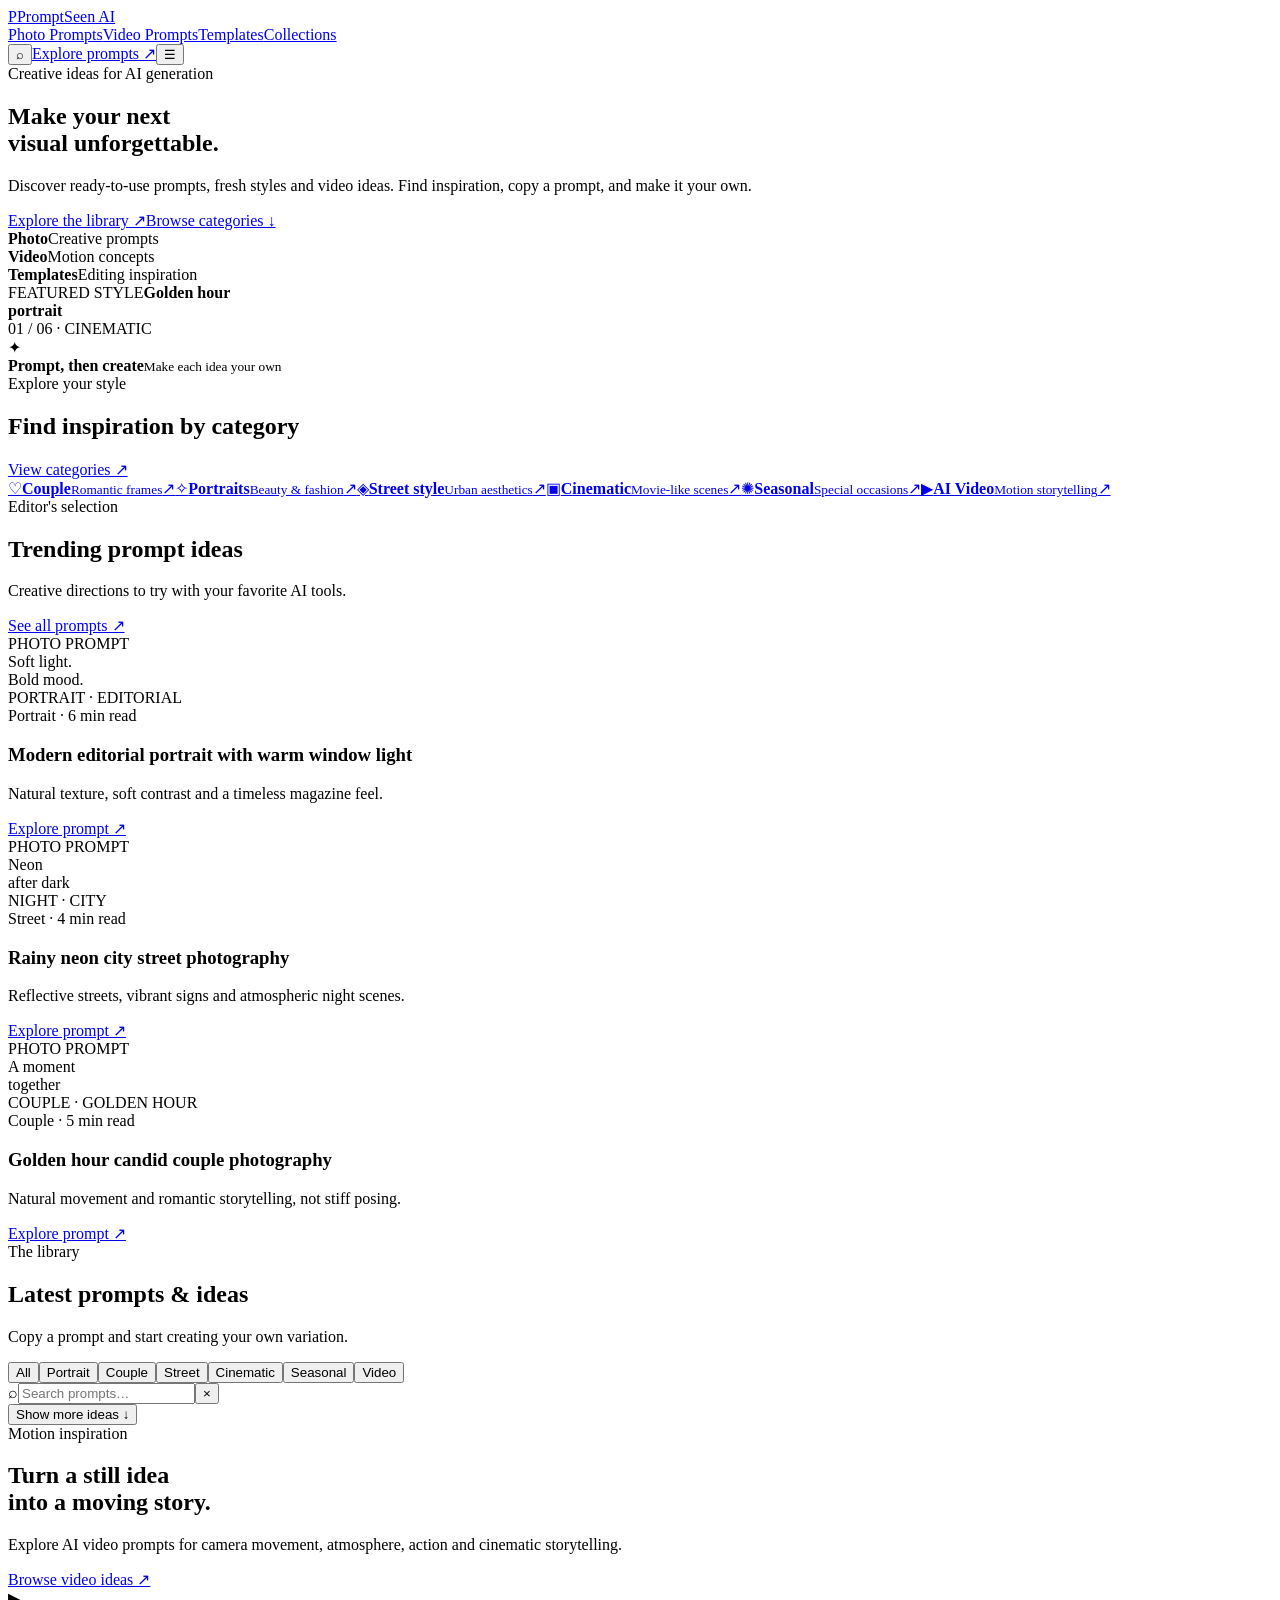
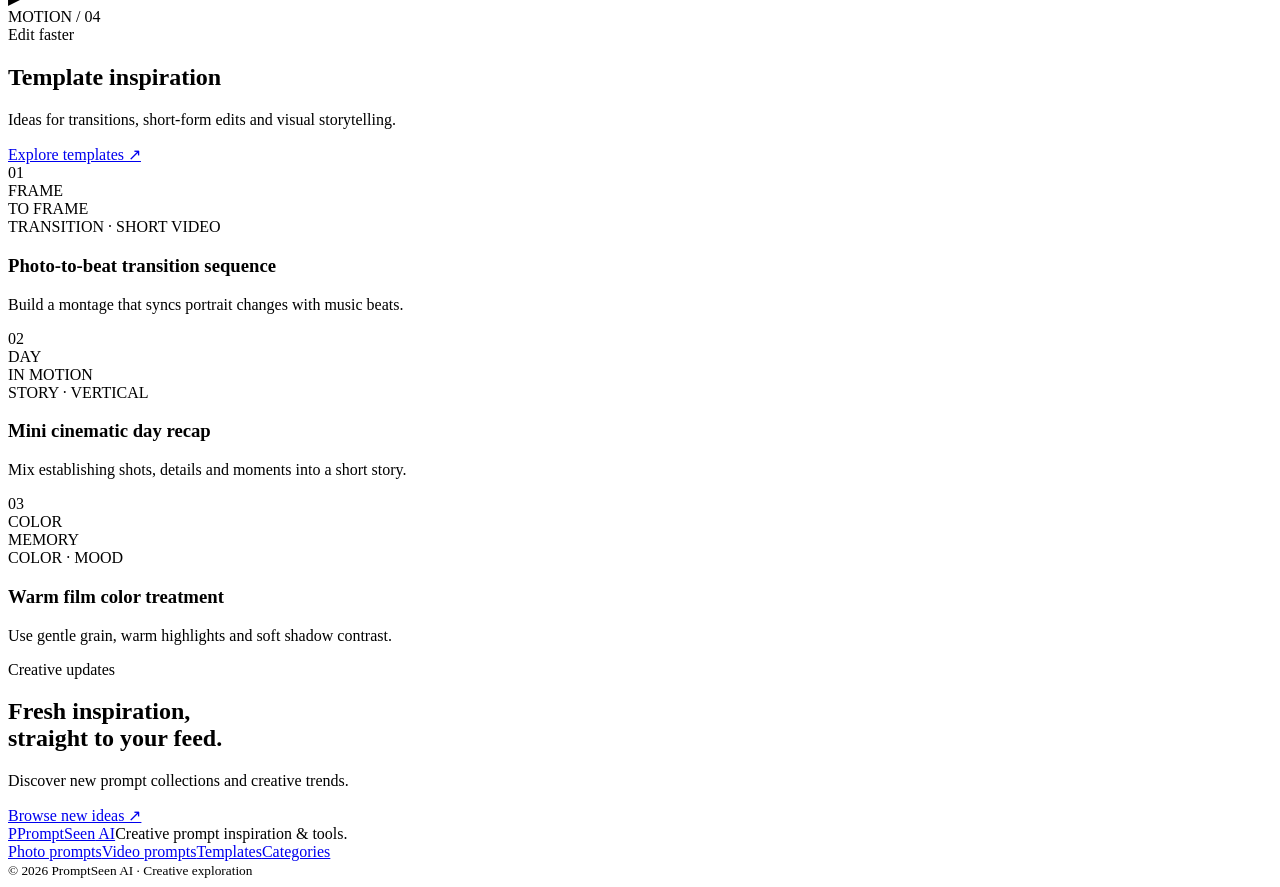
==== index.html @ ee778a24 "Build PromptSeen AI homepage layout" ====
<!doctype html>
<html lang="en"><head><meta charset="utf-8"><meta name="viewport" content="width=device-width, initial-scale=1"><title>PromptSeen AI — AI Photo & Video Prompts</title><meta name="description" content="Discover creative AI photo prompts, cinematic video ideas and editing inspiration."><meta name="theme-color" content="#101014"><meta property="og:title" content="PromptSeen AI"><meta property="og:description" content="Explore AI photo prompts, video ideas and creative editing inspiration."><link rel="stylesheet" href="styles.css"></head><body>
<header class="site-header"><a class="brand" href="#"><span class="brand-mark">P</span><span>PromptSeen<span class="brand-ai"> AI</span></span></a><nav class="main-nav"><a href="#photo">Photo Prompts</a><a href="#video">Video Prompts</a><a href="#templates">Templates</a><a href="#collections">Collections</a></nav><div class="header-actions"><button class="icon-btn" id="searchToggle" aria-label="Search">⌕</button><a class="button button-dark" href="#latest">Explore prompts ↗</a><button class="menu-toggle" id="menuToggle" aria-label="Menu">☰</button></div></header>
<main><section class="hero"><div class="hero-copy"><div class="eyebrow"><i class="pulse"></i> Creative ideas for AI generation</div><h1>Make your next<br><span>visual unforgettable.</span></h1><p>Discover ready-to-use prompts, fresh styles and video ideas. Find inspiration, copy a prompt, and make it your own.</p><div class="hero-actions"><a class="button button-primary" href="#latest">Explore the library ↗</a><a class="text-link" href="#collections">Browse categories ↓</a></div><div class="hero-stats"><div><strong>Photo</strong><span>Creative prompts</span></div><div><strong>Video</strong><span>Motion concepts</span></div><div><strong>Templates</strong><span>Editing inspiration</span></div></div></div><div class="hero-art"><div class="art-label"><span>FEATURED STYLE</span><strong>Golden hour<br>portrait</strong></div><div class="hero-image"><div class="hero-silhouette"></div><div class="hero-image-caption">01 / 06 · CINEMATIC</div></div><div class="floating-note"><span class="note-icon">✦</span><div><strong>Prompt, then create</strong><small>Make each idea your own</small></div></div></div></section>
<section class="category-strip" id="collections"><div class="section-head compact"><div><div class="eyebrow">Explore your style</div><h2>Find inspiration by category</h2></div><a href="#latest" class="text-link">View categories ↗</a></div><div class="category-grid"><a class="category-card cat-couple" href="#latest" data-filter="Couple"><span class="cat-emoji">♡</span><span><strong>Couple</strong><small>Romantic frames</small></span><span class="cat-arrow">↗</span></a><a class="category-card cat-portrait" href="#latest" data-filter="Portrait"><span class="cat-emoji">✧</span><span><strong>Portraits</strong><small>Beauty & fashion</small></span><span class="cat-arrow">↗</span></a><a class="category-card cat-street" href="#latest" data-filter="Street"><span class="cat-emoji">◈</span><span><strong>Street style</strong><small>Urban aesthetics</small></span><span class="cat-arrow">↗</span></a><a class="category-card cat-cinema" href="#latest" data-filter="Cinematic"><span class="cat-emoji">▣</span><span><strong>Cinematic</strong><small>Movie-like scenes</small></span><span class="cat-arrow">↗</span></a><a class="category-card cat-season" href="#latest" data-filter="Seasonal"><span class="cat-emoji">✺</span><span><strong>Seasonal</strong><small>Special occasions</small></span><span class="cat-arrow">↗</span></a><a class="category-card cat-video" href="#video" data-filter="Video"><span class="cat-emoji">▶</span><span><strong>AI Video</strong><small>Motion storytelling</small></span><span class="cat-arrow">↗</span></a></div></section>
<section class="featured-section" id="photo"><div class="section-head"><div><div class="eyebrow">Editor's selection</div><h2>Trending prompt ideas</h2><p>Creative directions to try with your favorite AI tools.</p></div><a class="text-link" href="#latest">See all prompts ↗</a></div><div class="featured-grid"><article class="feature-card feature-large"><div class="feature-visual visual-editorial"><span class="visual-tag">PHOTO PROMPT</span><div class="visual-title">Soft light.<br>Bold mood.</div><span class="visual-foot">PORTRAIT · EDITORIAL</span></div><div class="feature-content"><div class="meta">Portrait · 6 min read</div><h3>Modern editorial portrait with warm window light</h3><p>Natural texture, soft contrast and a timeless magazine feel.</p><a href="#latest" class="text-link">Explore prompt ↗</a></div></article><article class="feature-card"><div class="feature-visual visual-neon"><span class="visual-tag">PHOTO PROMPT</span><div class="visual-title">Neon<br>after dark</div><span class="visual-foot">NIGHT · CITY</span></div><div class="feature-content"><div class="meta">Street · 4 min read</div><h3>Rainy neon city street photography</h3><p>Reflective streets, vibrant signs and atmospheric night scenes.</p><a href="#latest" class="text-link">Explore prompt ↗</a></div></article><article class="feature-card"><div class="feature-visual visual-romance"><span class="visual-tag">PHOTO PROMPT</span><div class="visual-title">A moment<br>together</div><span class="visual-foot">COUPLE · GOLDEN HOUR</span></div><div class="feature-content"><div class="meta">Couple · 5 min read</div><h3>Golden hour candid couple photography</h3><p>Natural movement and romantic storytelling, not stiff posing.</p><a href="#latest" class="text-link">Explore prompt ↗</a></div></article></div></section>
<section class="latest-section" id="latest"><div class="section-head"><div><div class="eyebrow">The library</div><h2>Latest prompts & ideas</h2><p>Copy a prompt and start creating your own variation.</p></div></div><div class="filter-row"><div class="filters" id="filters"><button class="filter active" data-filter="All">All</button><button class="filter" data-filter="Portrait">Portrait</button><button class="filter" data-filter="Couple">Couple</button><button class="filter" data-filter="Street">Street</button><button class="filter" data-filter="Cinematic">Cinematic</button><button class="filter" data-filter="Seasonal">Seasonal</button><button class="filter" data-filter="Video">Video</button></div><div class="search-box"><span>⌕</span><input id="searchInput" placeholder="Search prompts…" aria-label="Search prompts"><button id="clearSearch" aria-label="Clear">×</button></div></div><div class="prompt-grid" id="promptGrid"></div><div class="load-more-wrap"><button class="button button-outline" id="loadMore">Show more ideas ↓</button></div></section>
<section class="video-section" id="video"><div class="video-banner"><div class="video-text"><div class="eyebrow">Motion inspiration</div><h2>Turn a still idea<br>into a moving story.</h2><p>Explore AI video prompts for camera movement, atmosphere, action and cinematic storytelling.</p><a class="button button-primary" href="#latest" data-filter-link="Video">Browse video ideas ↗</a></div><div class="video-art"><div class="video-orb orb-one"></div><div class="video-orb orb-two"></div><div class="video-play">▶</div><div class="video-caption">MOTION / 04</div></div></div></section>
<section class="templates-section" id="templates"><div class="section-head"><div><div class="eyebrow">Edit faster</div><h2>Template inspiration</h2><p>Ideas for transitions, short-form edits and visual storytelling.</p></div><a class="text-link" href="#latest">Explore templates ↗</a></div><div class="template-grid"><article class="template-card"><div class="template-visual template-a"><span>01</span><div>FRAME<br>TO FRAME</div></div><div><span class="meta">TRANSITION · SHORT VIDEO</span><h3>Photo-to-beat transition sequence</h3><p>Build a montage that syncs portrait changes with music beats.</p></div></article><article class="template-card"><div class="template-visual template-b"><span>02</span><div>DAY<br>IN MOTION</div></div><div><span class="meta">STORY · VERTICAL</span><h3>Mini cinematic day recap</h3><p>Mix establishing shots, details and moments into a short story.</p></div></article><article class="template-card"><div class="template-visual template-c"><span>03</span><div>COLOR<br>MEMORY</div></div><div><span class="meta">COLOR · MOOD</span><h3>Warm film color treatment</h3><p>Use gentle grain, warm highlights and soft shadow contrast.</p></div></article></div></section>
<section class="newsletter"><div><div class="eyebrow">Creative updates</div><h2>Fresh inspiration,<br>straight to your feed.</h2><p>Discover new prompt collections and creative trends.</p></div><a href="#latest" class="button button-primary">Browse new ideas ↗</a></section></main>
<footer class="footer"><a class="brand" href="#"><span class="brand-mark">P</span><span>PromptSeen<span class="brand-ai"> AI</span></span></a><span>Creative prompt inspiration & tools.</span><nav><a href="#photo">Photo prompts</a><a href="#video">Video prompts</a><a href="#templates">Templates</a><a href="#collections">Categories</a></nav><small>© 2026 PromptSeen AI · Creative exploration</small></footer><script src="app.js"></script></body></html>
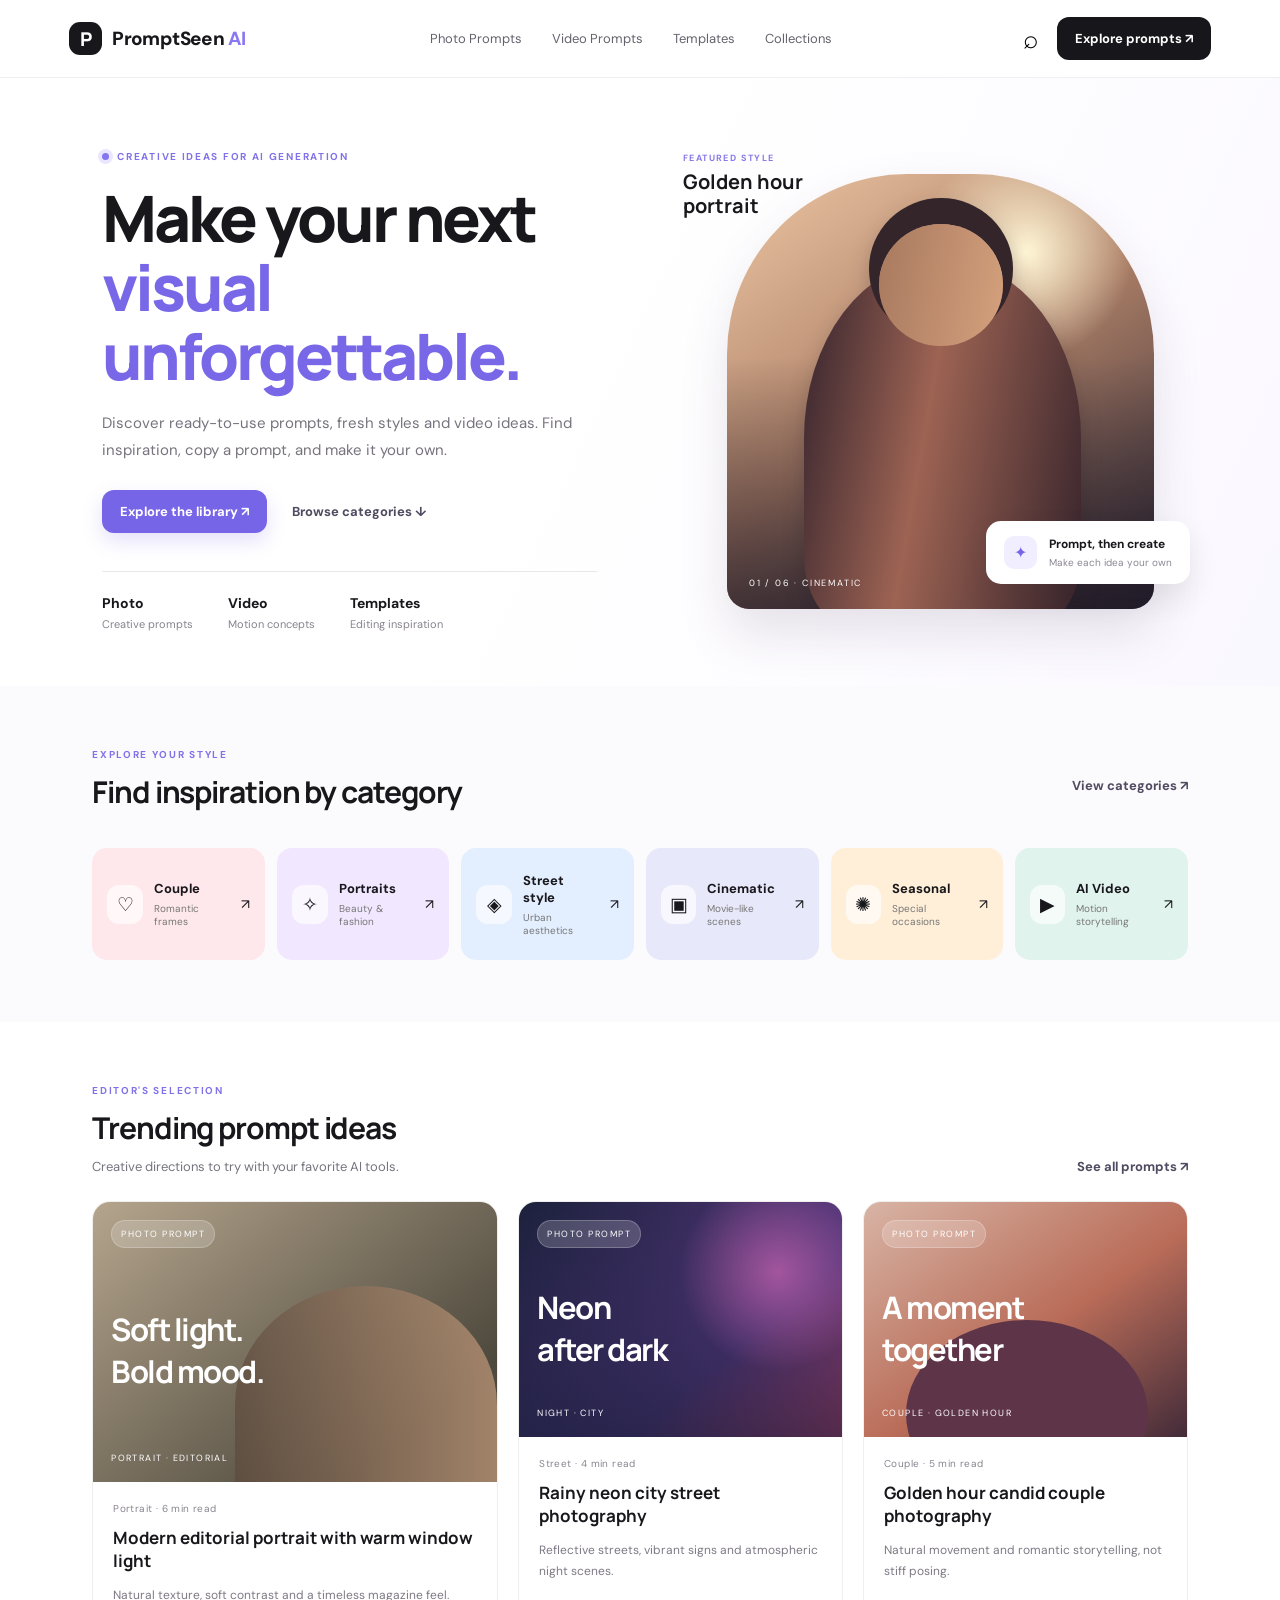
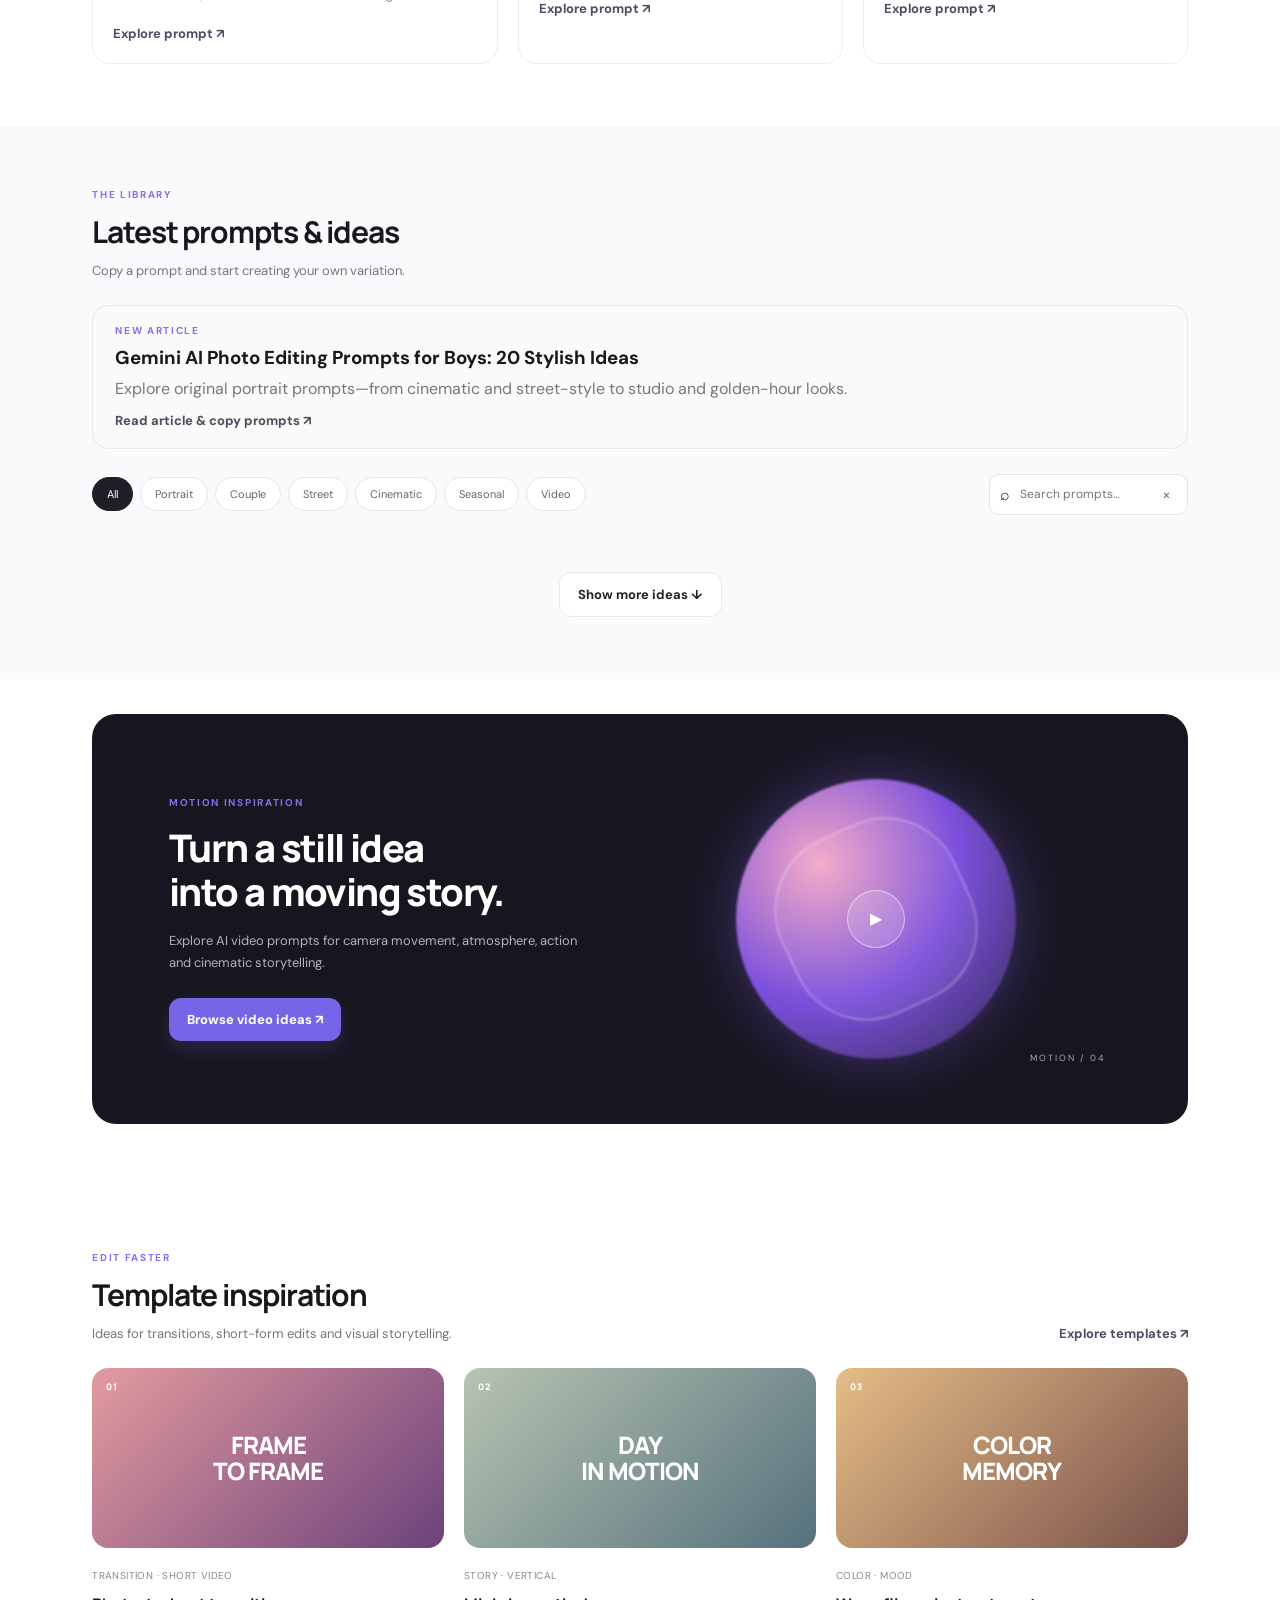
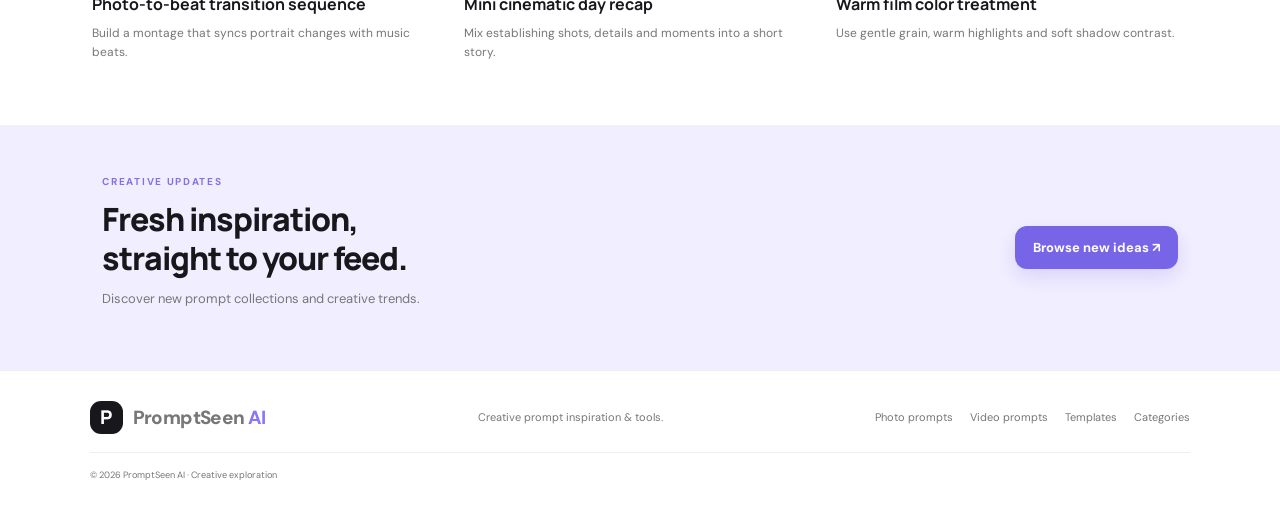
==== commit 19a13bb4: "Feature new boys photo prompts SEO article on homepage" ====
--- a/index.html
+++ b/index.html
@@ -4,7 +4,7 @@
 <main><section class="hero"><div class="hero-copy"><div class="eyebrow"><i class="pulse"></i> Creative ideas for AI generation</div><h1>Make your next<br><span>visual unforgettable.</span></h1><p>Discover ready-to-use prompts, fresh styles and video ideas. Find inspiration, copy a prompt, and make it your own.</p><div class="hero-actions"><a class="button button-primary" href="#latest">Explore the library ↗</a><a class="text-link" href="#collections">Browse categories ↓</a></div><div class="hero-stats"><div><strong>Photo</strong><span>Creative prompts</span></div><div><strong>Video</strong><span>Motion concepts</span></div><div><strong>Templates</strong><span>Editing inspiration</span></div></div></div><div class="hero-art"><div class="art-label"><span>FEATURED STYLE</span><strong>Golden hour<br>portrait</strong></div><div class="hero-image"><div class="hero-silhouette"></div><div class="hero-image-caption">01 / 06 · CINEMATIC</div></div><div class="floating-note"><span class="note-icon">✦</span><div><strong>Prompt, then create</strong><small>Make each idea your own</small></div></div></div></section>
 <section class="category-strip" id="collections"><div class="section-head compact"><div><div class="eyebrow">Explore your style</div><h2>Find inspiration by category</h2></div><a href="#latest" class="text-link">View categories ↗</a></div><div class="category-grid"><a class="category-card cat-couple" href="#latest" data-filter="Couple"><span class="cat-emoji">♡</span><span><strong>Couple</strong><small>Romantic frames</small></span><span class="cat-arrow">↗</span></a><a class="category-card cat-portrait" href="#latest" data-filter="Portrait"><span class="cat-emoji">✧</span><span><strong>Portraits</strong><small>Beauty & fashion</small></span><span class="cat-arrow">↗</span></a><a class="category-card cat-street" href="#latest" data-filter="Street"><span class="cat-emoji">◈</span><span><strong>Street style</strong><small>Urban aesthetics</small></span><span class="cat-arrow">↗</span></a><a class="category-card cat-cinema" href="#latest" data-filter="Cinematic"><span class="cat-emoji">▣</span><span><strong>Cinematic</strong><small>Movie-like scenes</small></span><span class="cat-arrow">↗</span></a><a class="category-card cat-season" href="#latest" data-filter="Seasonal"><span class="cat-emoji">✺</span><span><strong>Seasonal</strong><small>Special occasions</small></span><span class="cat-arrow">↗</span></a><a class="category-card cat-video" href="#video" data-filter="Video"><span class="cat-emoji">▶</span><span><strong>AI Video</strong><small>Motion storytelling</small></span><span class="cat-arrow">↗</span></a></div></section>
 <section class="featured-section" id="photo"><div class="section-head"><div><div class="eyebrow">Editor's selection</div><h2>Trending prompt ideas</h2><p>Creative directions to try with your favorite AI tools.</p></div><a class="text-link" href="#latest">See all prompts ↗</a></div><div class="featured-grid"><article class="feature-card feature-large"><div class="feature-visual visual-editorial"><span class="visual-tag">PHOTO PROMPT</span><div class="visual-title">Soft light.<br>Bold mood.</div><span class="visual-foot">PORTRAIT · EDITORIAL</span></div><div class="feature-content"><div class="meta">Portrait · 6 min read</div><h3>Modern editorial portrait with warm window light</h3><p>Natural texture, soft contrast and a timeless magazine feel.</p><a href="#latest" class="text-link">Explore prompt ↗</a></div></article><article class="feature-card"><div class="feature-visual visual-neon"><span class="visual-tag">PHOTO PROMPT</span><div class="visual-title">Neon<br>after dark</div><span class="visual-foot">NIGHT · CITY</span></div><div class="feature-content"><div class="meta">Street · 4 min read</div><h3>Rainy neon city street photography</h3><p>Reflective streets, vibrant signs and atmospheric night scenes.</p><a href="#latest" class="text-link">Explore prompt ↗</a></div></article><article class="feature-card"><div class="feature-visual visual-romance"><span class="visual-tag">PHOTO PROMPT</span><div class="visual-title">A moment<br>together</div><span class="visual-foot">COUPLE · GOLDEN HOUR</span></div><div class="feature-content"><div class="meta">Couple · 5 min read</div><h3>Golden hour candid couple photography</h3><p>Natural movement and romantic storytelling, not stiff posing.</p><a href="#latest" class="text-link">Explore prompt ↗</a></div></article></div></section>
-<section class="latest-section" id="latest"><div class="section-head"><div><div class="eyebrow">The library</div><h2>Latest prompts & ideas</h2><p>Copy a prompt and start creating your own variation.</p></div></div><div class="filter-row"><div class="filters" id="filters"><button class="filter active" data-filter="All">All</button><button class="filter" data-filter="Portrait">Portrait</button><button class="filter" data-filter="Couple">Couple</button><button class="filter" data-filter="Street">Street</button><button class="filter" data-filter="Cinematic">Cinematic</button><button class="filter" data-filter="Seasonal">Seasonal</button><button class="filter" data-filter="Video">Video</button></div><div class="search-box"><span>⌕</span><input id="searchInput" placeholder="Search prompts…" aria-label="Search prompts"><button id="clearSearch" aria-label="Clear">×</button></div></div><div class="prompt-grid" id="promptGrid"></div><div class="load-more-wrap"><button class="button button-outline" id="loadMore">Show more ideas ↓</button></div></section>
+<section class="latest-section" id="latest"><div class="section-head"><div><div class="eyebrow">The library</div><h2>Latest prompts & ideas</h2><p>Copy a prompt and start creating your own variation.</p></div></div><div class="article-feature-link" style="margin:0 0 24px;padding:18px 22px;border:1px solid #e9e7eb;border-radius:16px;background:#fbfaf9"><div class="eyebrow">NEW ARTICLE</div><h3 style="margin:8px 0">Gemini AI Photo Editing Prompts for Boys: 20 Stylish Ideas</h3><p style="margin:0 0 10px;color:#777">Explore original portrait prompts—from cinematic and street-style to studio and golden-hour looks.</p><a class="text-link" href="articles/gemini-ai-photo-editing-prompts-for-boys.html">Read article & copy prompts ↗</a></div><div class="filter-row"><div class="filters" id="filters"><button class="filter active" data-filter="All">All</button><button class="filter" data-filter="Portrait">Portrait</button><button class="filter" data-filter="Couple">Couple</button><button class="filter" data-filter="Street">Street</button><button class="filter" data-filter="Cinematic">Cinematic</button><button class="filter" data-filter="Seasonal">Seasonal</button><button class="filter" data-filter="Video">Video</button></div><div class="search-box"><span>⌕</span><input id="searchInput" placeholder="Search prompts…" aria-label="Search prompts"><button id="clearSearch" aria-label="Clear">×</button></div></div><div class="prompt-grid" id="promptGrid"></div><div class="load-more-wrap"><button class="button button-outline" id="loadMore">Show more ideas ↓</button></div></section>
 <section class="video-section" id="video"><div class="video-banner"><div class="video-text"><div class="eyebrow">Motion inspiration</div><h2>Turn a still idea<br>into a moving story.</h2><p>Explore AI video prompts for camera movement, atmosphere, action and cinematic storytelling.</p><a class="button button-primary" href="#latest" data-filter-link="Video">Browse video ideas ↗</a></div><div class="video-art"><div class="video-orb orb-one"></div><div class="video-orb orb-two"></div><div class="video-play">▶</div><div class="video-caption">MOTION / 04</div></div></div></section>
 <section class="templates-section" id="templates"><div class="section-head"><div><div class="eyebrow">Edit faster</div><h2>Template inspiration</h2><p>Ideas for transitions, short-form edits and visual storytelling.</p></div><a class="text-link" href="#latest">Explore templates ↗</a></div><div class="template-grid"><article class="template-card"><div class="template-visual template-a"><span>01</span><div>FRAME<br>TO FRAME</div></div><div><span class="meta">TRANSITION · SHORT VIDEO</span><h3>Photo-to-beat transition sequence</h3><p>Build a montage that syncs portrait changes with music beats.</p></div></article><article class="template-card"><div class="template-visual template-b"><span>02</span><div>DAY<br>IN MOTION</div></div><div><span class="meta">STORY · VERTICAL</span><h3>Mini cinematic day recap</h3><p>Mix establishing shots, details and moments into a short story.</p></div></article><article class="template-card"><div class="template-visual template-c"><span>03</span><div>COLOR<br>MEMORY</div></div><div><span class="meta">COLOR · MOOD</span><h3>Warm film color treatment</h3><p>Use gentle grain, warm highlights and soft shadow contrast.</p></div></article></div></section>
 <section class="newsletter"><div><div class="eyebrow">Creative updates</div><h2>Fresh inspiration,<br>straight to your feed.</h2><p>Discover new prompt collections and creative trends.</p></div><a href="#latest" class="button button-primary">Browse new ideas ↗</a></section></main>
--- a/styles.css
+++ b/styles.css
@@ -0,0 +1,5 @@
+@import url('https://fonts.googleapis.com/css2?family=DM+Sans:wght@400;500;600;700&family=Manrope:wght@400;500;600;700;800&display=swap');
+:root{--ink:#18171c;--muted:#77747f;--line:#e9e7eb;--paper:#fbfaf9;--violet:#7564e8;--purple:#d9d2ff;--radius:20px}*{box-sizing:border-box}html{scroll-behavior:smooth}body{margin:0;background:#fff;color:var(--ink);font-family:'DM Sans',sans-serif}a{color:inherit;text-decoration:none}button,input{font:inherit}.site-header{height:78px;padding:0 5.4%;display:flex;align-items:center;justify-content:space-between;border-bottom:1px solid #f0eef1;position:sticky;top:0;background:#ffffffed;backdrop-filter:blur(16px);z-index:20}.brand{display:flex;align-items:center;gap:10px;font-weight:800;font-size:19px;letter-spacing:-.6px}.brand-mark{display:grid;place-items:center;width:33px;height:33px;background:#18171c;color:white;border-radius:11px;font-family:Manrope;font-weight:800}.brand-ai{color:#8978f4}.main-nav{display:flex;gap:30px;font-size:13px;color:#65626d}.main-nav a:hover,.footer nav a:hover{color:var(--violet)}.header-actions{display:flex;gap:12px;align-items:center}.button{display:inline-flex;align-items:center;justify-content:center;gap:10px;border:0;border-radius:12px;padding:13px 18px;font-weight:700;font-size:13px;cursor:pointer;transition:.2s}.button-primary{background:#7765e8;color:white;box-shadow:0 8px 20px #7765e833}.button-primary:hover{background:#6554d6;transform:translateY(-1px)}.button-dark{background:#17161b;color:white}.button-outline{background:#fff;border:1px solid var(--line);color:#222}.icon-btn,.menu-toggle{background:none;border:0;font-size:26px;cursor:pointer}.menu-toggle{display:none}.hero{padding:72px 8% 55px;display:grid;grid-template-columns:1fr 1fr;gap:8%;align-items:center;background:linear-gradient(115deg,#fff 45%,#faf8ff)}.hero-copy{max-width:590px}.eyebrow{text-transform:uppercase;letter-spacing:1.7px;font-size:10px;font-weight:700;color:#8272e9;display:flex;align-items:center;gap:8px}.pulse{width:7px;height:7px;border-radius:50%;background:#8575ef;box-shadow:0 0 0 4px #eae6ff}.hero h1{font:800 clamp(42px,5vw,67px)/1.08 Manrope,sans-serif;letter-spacing:-3px;margin:20px 0}.hero h1 span{color:#7868e8}.hero-copy>p{max-width:490px;color:#77737e;line-height:1.8;font-size:15px}.hero-actions{display:flex;align-items:center;gap:25px;margin:26px 0 38px}.text-link{font-size:13px;font-weight:700;color:#514b61}.text-link:hover{color:var(--violet)}.hero-stats{display:flex;gap:35px;padding-top:22px;border-top:1px solid var(--line)}.hero-stats div{display:flex;flex-direction:column;gap:5px}.hero-stats strong{font-size:14px}.hero-stats span{font-size:11px;color:#88838d}.hero-art{position:relative;max-width:500px;margin:auto;width:100%;padding:22px 24px 20px 44px}.art-label{position:absolute;top:0;left:0;z-index:2;display:flex;flex-direction:column;gap:6px}.art-label span{font-size:9px;letter-spacing:1.4px;color:#8879e9;font-weight:700}.art-label strong{font:700 20px Manrope;line-height:1.2}.hero-image{height:435px;border-radius:180px 180px 22px 22px;overflow:hidden;position:relative;background:linear-gradient(145deg,#edc7a4,#ae8067 48%,#312a36);box-shadow:0 24px 50px #42324a21}.hero-image:before{content:'';position:absolute;inset:0;background:radial-gradient(circle at 70% 18%,#fff6d6 0,transparent 23%),linear-gradient(180deg,transparent 42%,#171322aa)}.hero-silhouette{position:absolute;width:65%;height:85%;bottom:-5%;left:18%;border-radius:48% 48% 20% 20%;background:linear-gradient(100deg,#32222c,#9d6353 44%,#35232b);filter:drop-shadow(0 10px 10px #21162140)}.hero-silhouette:before{content:'';position:absolute;width:45%;height:33%;border-radius:50%;background:linear-gradient(100deg,#a8795f,#d5a17d);top:-10%;left:27%;box-shadow:0 -16px 0 10px #34252b}.hero-image-caption{position:absolute;bottom:20px;left:22px;color:#fff;font-size:9px;letter-spacing:1.8px}.floating-note{position:absolute;bottom:45px;right:-12px;display:flex;gap:12px;align-items:center;background:#fff;padding:15px 18px;border-radius:15px;box-shadow:0 14px 30px #25202b19}.note-icon{width:33px;height:33px;display:grid;place-items:center;background:#f1eeff;border-radius:10px;color:#7666e7}.floating-note div{display:flex;flex-direction:column;gap:4px}.floating-note strong{font-size:12px}.floating-note small{font-size:10px;color:#8b8792}.category-strip,.featured-section,.latest-section,.templates-section{padding:62px 7.2%}.category-strip{background:#fbfafc}.section-head{display:flex;justify-content:space-between;align-items:end;margin-bottom:26px}.section-head h2{font:700 30px Manrope;letter-spacing:-1.1px;margin:10px 0}.section-head p{font-size:13px;color:var(--muted);margin:0}.section-head.compact{align-items:center}.category-grid{display:grid;grid-template-columns:repeat(6,1fr);gap:12px}.category-card{padding:18px 15px;min-height:112px;border-radius:15px;display:flex;align-items:center;gap:11px;transition:.2s}.category-card:hover{transform:translateY(-3px)}.cat-emoji{display:grid;place-items:center;width:39px;height:39px;background:#ffffffaa;border-radius:12px;font-size:19px}.category-card>span:nth-child(2){display:flex;flex-direction:column;gap:5px}.category-card strong{font-size:13px}.category-card small{font-size:10px;color:#777}.cat-arrow{margin-left:auto;font-size:14px}.cat-couple{background:#ffe8eb}.cat-portrait{background:#f1e8ff}.cat-street{background:#e3efff}.cat-cinema{background:#e7e8f9}.cat-season{background:#ffefd8}.cat-video{background:#e0f3ed}.featured-grid{display:grid;grid-template-columns:1.25fr 1fr 1fr;gap:20px}.feature-card{border:1px solid #eee;border-radius:18px;overflow:hidden;background:white}.feature-visual{height:235px;position:relative;overflow:hidden;padding:18px;display:flex;flex-direction:column;justify-content:space-between;color:white}.feature-large .feature-visual{height:280px}.visual-tag{font-size:9px;letter-spacing:1.5px;padding:7px 9px;background:#ffffff30;backdrop-filter:blur(6px);border:1px solid #ffffff3a;border-radius:20px;width:max-content}.visual-title{font:700 31px Manrope;letter-spacing:-1.5px}.visual-foot{font-size:9px;letter-spacing:1.4px}.visual-editorial{background:linear-gradient(140deg,#b5a58d,#4e493d 80%)}.visual-editorial:before{content:'';position:absolute;width:65%;height:85%;bottom:-15%;right:0;border-radius:50% 50% 0 0;background:linear-gradient(90deg,#5d4a3d,#c59c7c);opacity:.7}.visual-editorial>*{z-index:1}.visual-neon{background:linear-gradient(140deg,#1b213c,#5b3a83 65%,#d74b7b)}.visual-neon:before{content:'';position:absolute;inset:0;background:radial-gradient(circle at 80% 30%,#ff79cf80,transparent 32%),linear-gradient(0deg,#111a33aa,transparent)}.visual-neon>*{z-index:1}.visual-romance{background:linear-gradient(145deg,#d8b4a5,#b96c58 55%,#432b39)}.visual-romance:before{content:'';position:absolute;width:75%;height:80%;bottom:-30%;left:13%;border-radius:50%;background:#5e3448}.visual-romance>*{z-index:1}.feature-content{padding:20px}.meta{font-size:10px;color:#89848f;letter-spacing:.4px}.feature-content h3{font:700 17px Manrope;line-height:1.35;margin:12px 0}.feature-content p{font-size:12px;color:#7e7985;line-height:1.7}.feature-content .text-link{display:inline-block;margin-top:7px}.latest-section{background:#faf9fc}.filter-row{display:flex;justify-content:space-between;gap:18px;align-items:center;margin:25px 0}.filters{display:flex;gap:7px;flex-wrap:wrap}.filter{border:1px solid #e7e4eb;background:#fff;border-radius:22px;padding:9px 14px;font-size:11px;color:#666;cursor:pointer}.filter.active{background:#201e27;color:white;border-color:#201e27}.search-box{display:flex;align-items:center;gap:8px;background:#fff;border:1px solid #e6e3e9;border-radius:10px;padding:8px 10px;min-width:190px}.search-box input{border:0;outline:0;width:130px;font-size:12px}.search-box button{border:0;background:none;cursor:pointer;color:#777}.prompt-grid{display:grid;grid-template-columns:repeat(3,1fr);gap:18px}.prompt-card{border:1px solid #eeebf0;background:#fff;border-radius:16px;overflow:hidden}.prompt-thumb{height:185px;padding:15px;position:relative;display:flex;align-items:end;overflow:hidden;color:white}.prompt-thumb:before,.prompt-thumb:after{content:'';position:absolute;border-radius:50%;filter:blur(1px)}.prompt-thumb:before{width:170px;height:170px;top:-40px;right:-20px;background:#ffffff33}.prompt-thumb:after{width:100px;height:150px;bottom:-50px;left:40%;background:#11182744}.thumb-1{background:linear-gradient(130deg,#b57d5d,#4a3648)}.thumb-2{background:linear-gradient(130deg,#273d5a,#c667a1)}.thumb-3{background:linear-gradient(130deg,#e5bd85,#b35e48)}.thumb-4{background:linear-gradient(130deg,#313a4d,#8c6cbe)}.thumb-5{background:linear-gradient(130deg,#657b6d,#c2b58a)}.thumb-6{background:linear-gradient(130deg,#b99a8d,#5e4652)}.thumb-7{background:linear-gradient(130deg,#2b2e3b,#b65379)}.thumb-8{background:linear-gradient(130deg,#d5a94e,#77623c)}.thumb-9{background:linear-gradient(130deg,#477d8b,#1e2c46)}.thumb-10{background:linear-gradient(130deg,#9b6650,#3d2b3e)}.thumb-11{background:linear-gradient(130deg,#728ba7,#2c3144)}.thumb-12{background:linear-gradient(130deg,#9c7650,#473c32)}.thumb-title{position:relative;z-index:1;font:700 22px Manrope;letter-spacing:-.7px;max-width:75%}.thumb-label{position:absolute;top:14px;left:14px;z-index:1;font-size:8px;letter-spacing:1.4px;background:#ffffff30;padding:6px 8px;border-radius:12px}.prompt-info{padding:17px}.prompt-info .meta{display:flex;justify-content:space-between}.prompt-info h3{font:700 15px Manrope;line-height:1.4;margin:10px 0}.prompt-info p{font-size:11px;color:#777;line-height:1.65;min-height:38px}.prompt-actions{display:flex;align-items:center;justify-content:space-between;margin-top:14px}.copy-btn{border:1px solid #e5e2e9;background:white;border-radius:9px;padding:9px 12px;font-size:11px;font-weight:700;cursor:pointer}.copy-btn:hover{border-color:#7969e9;color:#6c5be0}.copy-btn.copied{background:#e8f7ee;border-color:#bce6cb;color:#227647}.prompt-tags{display:flex;gap:5px;flex-wrap:wrap}.tag{font-size:9px;background:#f4f2f8;padding:5px 7px;border-radius:6px;color:#7b7488}.load-more-wrap{text-align:center;margin-top:32px}.video-section{padding:35px 7.2% 65px}.video-banner{background:#171620;color:white;border-radius:24px;padding:55px 7%;display:grid;grid-template-columns:1fr 1fr;align-items:center;overflow:hidden}.video-text h2{font:800 38px/1.15 Manrope;letter-spacing:-1.6px;margin:17px 0}.video-text p{color:#b4b1bf;line-height:1.7;font-size:13px;max-width:420px;margin-bottom:24px}.video-art{height:300px;position:relative;display:grid;place-items:center}.video-orb{position:absolute;border-radius:50%;filter:blur(1px)}.orb-one{width:280px;height:280px;background:radial-gradient(circle at 30% 30%,#f3a7c6,#7c50dc 50%,#31294d);box-shadow:0 0 60px #805be166}.orb-two{width:190px;height:190px;border:1px solid #ffffff80;transform:rotate(-25deg);border-radius:40%;background:#ffffff0d}.video-play{z-index:2;width:58px;height:58px;border-radius:50%;background:#ffffff25;display:grid;place-items:center;border:1px solid #ffffff80}.video-caption{position:absolute;bottom:5px;right:5px;font-size:9px;letter-spacing:2px;color:#aaa}.template-grid{display:grid;grid-template-columns:repeat(3,1fr);gap:20px}.template-card{display:flex;flex-direction:column;gap:15px}.template-visual{height:180px;border-radius:16px;padding:16px;position:relative;display:flex;align-items:center;justify-content:center;text-align:center;color:white;font:800 24px/1.05 Manrope;letter-spacing:-1px}.template-visual span{position:absolute;top:14px;left:14px;font-size:9px;letter-spacing:1px}.template-a{background:linear-gradient(135deg,#e39b9f,#6c427b)}.template-b{background:linear-gradient(135deg,#b7c4b2,#56717d)}.template-c{background:linear-gradient(135deg,#e5bd86,#79514b)}.template-card h3{font:700 16px Manrope;margin:9px 0}.template-card p{font-size:12px;color:#777;line-height:1.65;margin:0}.newsletter{padding:50px 8%;background:#f1efff;display:flex;align-items:center;justify-content:space-between}.newsletter h2{font:800 32px/1.2 Manrope;letter-spacing:-1px;margin:12px 0}.newsletter p{font-size:13px;color:#777}.footer{padding:30px 7%;display:flex;align-items:center;justify-content:space-between;gap:18px;flex-wrap:wrap;border-top:1px solid #eee;font-size:11px;color:#777}.footer nav{display:flex;gap:17px}.footer small{width:100%;padding-top:16px;border-top:1px solid #eee}.menu-toggle{display:none}
+@media(max-width:1050px){.main-nav{gap:15px}.category-grid{grid-template-columns:repeat(3,1fr)}.hero{padding-left:6%;padding-right:6%;gap:5%}.hero-image{height:390px}.prompt-grid{grid-template-columns:repeat(2,1fr)}.featured-grid{grid-template-columns:1fr 1fr}.feature-large{grid-column:span 2}.feature-large .feature-visual{height:250px}}
+@media(max-width:720px){.site-header{height:65px;padding:0 5%}.main-nav{display:none;position:absolute;top:65px;left:0;right:0;background:white;border-bottom:1px solid #eee;padding:20px;flex-direction:column;gap:18px}.main-nav.open{display:flex}.header-actions .button{display:none}.menu-toggle{display:block;font-size:20px}.hero{grid-template-columns:1fr;padding:45px 6% 38px}.hero h1{font-size:45px;letter-spacing:-2px}.hero-art{max-width:380px;margin-top:20px}.hero-image{height:340px}.hero-stats{gap:22px}.category-strip,.featured-section,.latest-section,.templates-section{padding:43px 5%}.section-head{align-items:start;gap:12px}.section-head h2{font-size:25px}.category-grid{grid-template-columns:repeat(2,1fr)}.category-card{min-height:90px;padding:12px}.featured-grid{grid-template-columns:1fr}.feature-large{grid-column:auto}.feature-large .feature-visual{height:230px}.feature-visual{height:220px}.filter-row{flex-direction:column;align-items:stretch}.search-box{width:100%}.search-box input{flex:1}.prompt-grid{grid-template-columns:1fr}.prompt-thumb{height:210px}.video-section{padding:25px 5% 45px}.video-banner{grid-template-columns:1fr;padding:35px 8%}.video-text h2{font-size:32px}.video-art{height:240px}.orb-one{width:230px;height:230px}.template-grid{grid-template-columns:1fr}.template-visual{height:210px}.newsletter{padding:40px 7%;flex-direction:column;align-items:flex-start;gap:20px}.footer{padding:25px 6%;flex-direction:column;align-items:flex-start}.footer nav{flex-wrap:wrap}.footer small{margin-top:8px}.floating-note{right:0;bottom:30px}.section-head.compact{flex-direction:row;align-items:center}}
+@media(min-width:721px) and (max-width:900px){.main-nav{font-size:11px}.header-actions{gap:6px}.hero h1{font-size:48px}.hero-image{height:340px}}
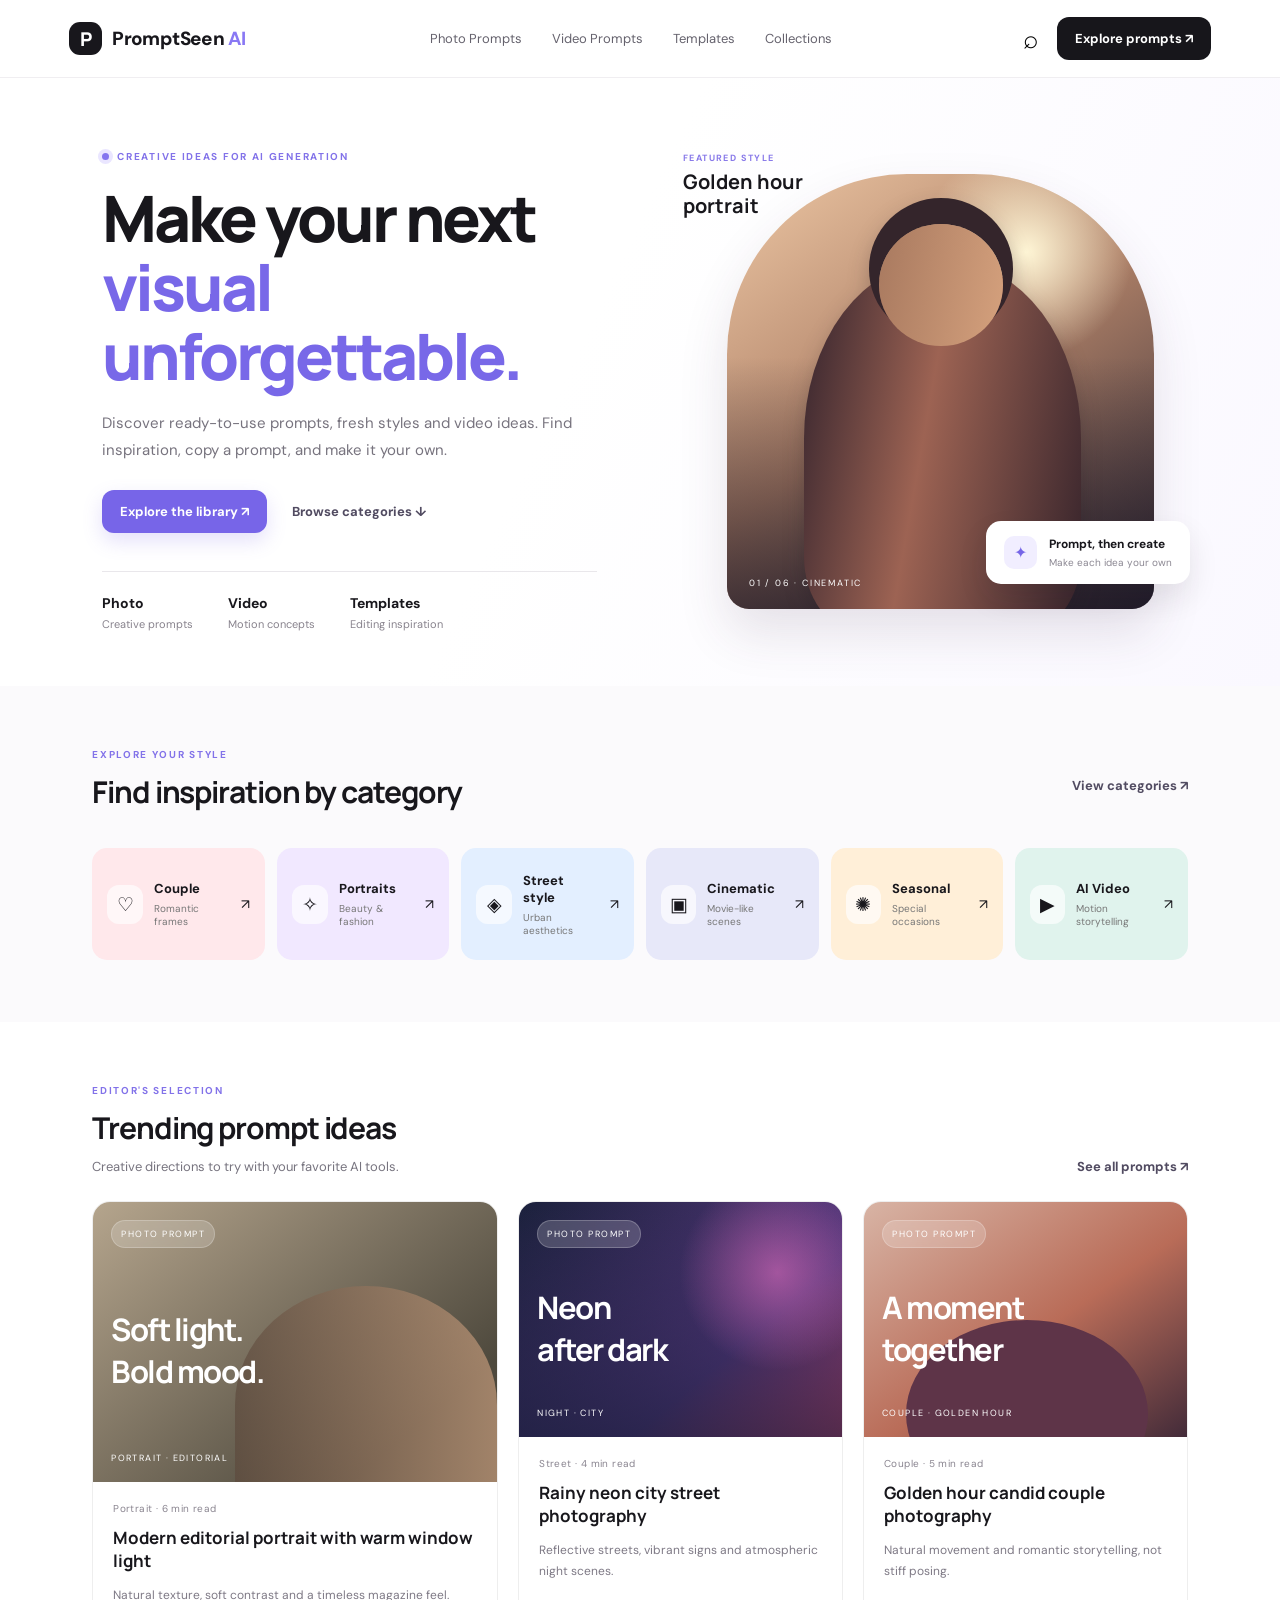
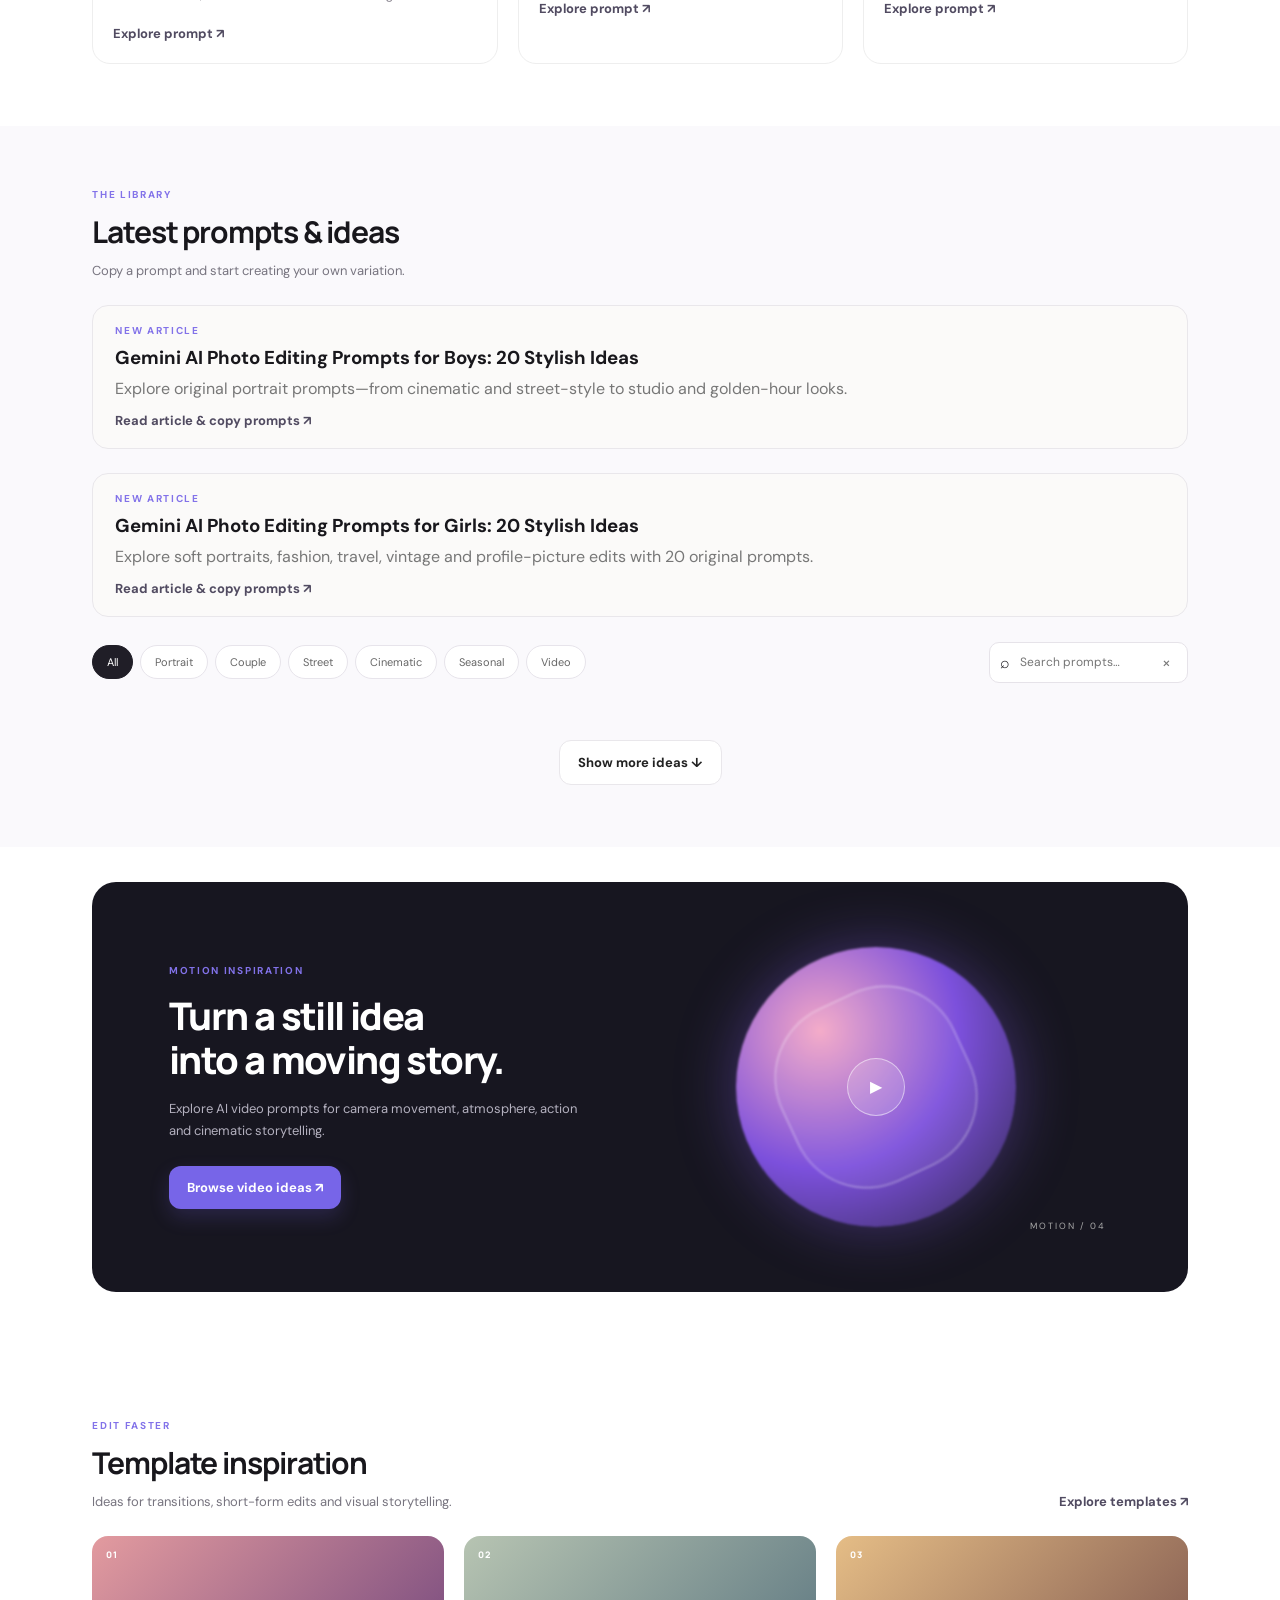
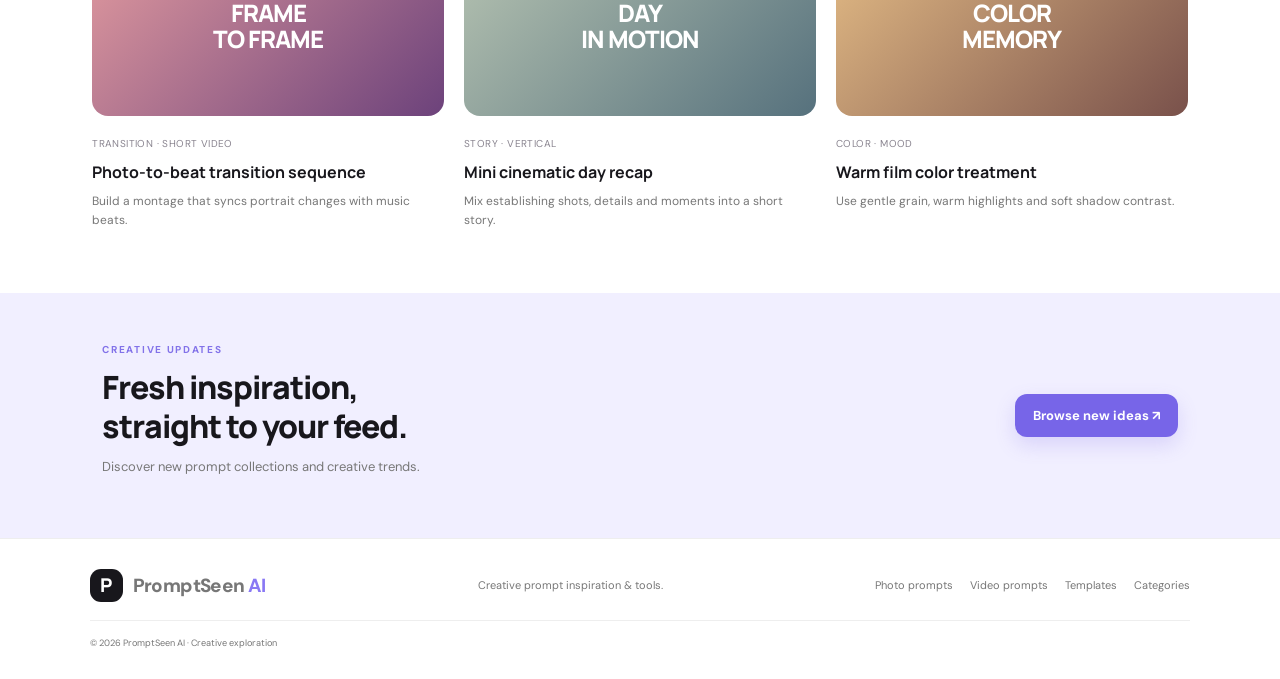
==== commit 5a82bc57: "Feature girls prompts article on homepage" ====
--- a/index.html
+++ b/index.html
@@ -1,10 +1,10 @@
 <!doctype html>
-<html lang="en"><head><meta charset="utf-8"><meta name="viewport" content="width=device-width, initial-scale=1"><title>PromptSeen AI — AI Photo & Video Prompts</title><meta name="description" content="Discover creative AI photo prompts, cinematic video ideas and editing inspiration."><meta name="theme-color" content="#101014"><meta property="og:title" content="PromptSeen AI"><meta property="og:description" content="Explore AI photo prompts, video ideas and creative editing inspiration."><link rel="stylesheet" href="styles.css"></head><body>
+<html lang="en"><head><meta charset="utf-8"><meta name="viewport" content="width=device-width, initial-scale=1"><title>PromptSeen AI — AI Photo & Video Prompts</title><meta name="description" content="Discover creative AI photo prompts, cinematic video ideas and editing inspiration."><meta name="theme-color" content="#101014"><meta property="og:title" content="PromptSeen AI"><meta property="og:description" content="Explore AI photo prompts, video ideas and creative editing inspiration."><meta name="robots" content="index,follow,max-image-preview:large"><link rel="canonical" href="https://promptseen-ai.github.io/"><meta property="og:url" content="https://promptseen-ai.github.io/"><meta property="og:type" content="website"><meta name="twitter:card" content="summary_large_image"><meta name="twitter:title" content="PromptSeen AI — AI Photo & Video Prompts"><meta name="twitter:description" content="Explore AI photo prompts, video ideas and creative editing inspiration."><link rel="stylesheet" href="styles.css"><script type="application/ld+json">{"@context":"https://schema.org","@type":"WebSite","name":"PromptSeen AI","url":"https://promptseen-ai.github.io/","description":"Creative AI photo prompts, video ideas and editing inspiration.","potentialAction":{"@type":"SearchAction","target":"https://promptseen-ai.github.io/?q={search_term_string}","query-input":"required name=search_term_string"}}</script><script type="application/ld+json">{"@context":"https://schema.org","@type":"Organization","name":"PromptSeen AI","url":"https://promptseen-ai.github.io/"}</script></head><body>
 <header class="site-header"><a class="brand" href="#"><span class="brand-mark">P</span><span>PromptSeen<span class="brand-ai"> AI</span></span></a><nav class="main-nav"><a href="#photo">Photo Prompts</a><a href="#video">Video Prompts</a><a href="#templates">Templates</a><a href="#collections">Collections</a></nav><div class="header-actions"><button class="icon-btn" id="searchToggle" aria-label="Search">⌕</button><a class="button button-dark" href="#latest">Explore prompts ↗</a><button class="menu-toggle" id="menuToggle" aria-label="Menu">☰</button></div></header>
 <main><section class="hero"><div class="hero-copy"><div class="eyebrow"><i class="pulse"></i> Creative ideas for AI generation</div><h1>Make your next<br><span>visual unforgettable.</span></h1><p>Discover ready-to-use prompts, fresh styles and video ideas. Find inspiration, copy a prompt, and make it your own.</p><div class="hero-actions"><a class="button button-primary" href="#latest">Explore the library ↗</a><a class="text-link" href="#collections">Browse categories ↓</a></div><div class="hero-stats"><div><strong>Photo</strong><span>Creative prompts</span></div><div><strong>Video</strong><span>Motion concepts</span></div><div><strong>Templates</strong><span>Editing inspiration</span></div></div></div><div class="hero-art"><div class="art-label"><span>FEATURED STYLE</span><strong>Golden hour<br>portrait</strong></div><div class="hero-image"><div class="hero-silhouette"></div><div class="hero-image-caption">01 / 06 · CINEMATIC</div></div><div class="floating-note"><span class="note-icon">✦</span><div><strong>Prompt, then create</strong><small>Make each idea your own</small></div></div></div></section>
 <section class="category-strip" id="collections"><div class="section-head compact"><div><div class="eyebrow">Explore your style</div><h2>Find inspiration by category</h2></div><a href="#latest" class="text-link">View categories ↗</a></div><div class="category-grid"><a class="category-card cat-couple" href="#latest" data-filter="Couple"><span class="cat-emoji">♡</span><span><strong>Couple</strong><small>Romantic frames</small></span><span class="cat-arrow">↗</span></a><a class="category-card cat-portrait" href="#latest" data-filter="Portrait"><span class="cat-emoji">✧</span><span><strong>Portraits</strong><small>Beauty & fashion</small></span><span class="cat-arrow">↗</span></a><a class="category-card cat-street" href="#latest" data-filter="Street"><span class="cat-emoji">◈</span><span><strong>Street style</strong><small>Urban aesthetics</small></span><span class="cat-arrow">↗</span></a><a class="category-card cat-cinema" href="#latest" data-filter="Cinematic"><span class="cat-emoji">▣</span><span><strong>Cinematic</strong><small>Movie-like scenes</small></span><span class="cat-arrow">↗</span></a><a class="category-card cat-season" href="#latest" data-filter="Seasonal"><span class="cat-emoji">✺</span><span><strong>Seasonal</strong><small>Special occasions</small></span><span class="cat-arrow">↗</span></a><a class="category-card cat-video" href="#video" data-filter="Video"><span class="cat-emoji">▶</span><span><strong>AI Video</strong><small>Motion storytelling</small></span><span class="cat-arrow">↗</span></a></div></section>
 <section class="featured-section" id="photo"><div class="section-head"><div><div class="eyebrow">Editor's selection</div><h2>Trending prompt ideas</h2><p>Creative directions to try with your favorite AI tools.</p></div><a class="text-link" href="#latest">See all prompts ↗</a></div><div class="featured-grid"><article class="feature-card feature-large"><div class="feature-visual visual-editorial"><span class="visual-tag">PHOTO PROMPT</span><div class="visual-title">Soft light.<br>Bold mood.</div><span class="visual-foot">PORTRAIT · EDITORIAL</span></div><div class="feature-content"><div class="meta">Portrait · 6 min read</div><h3>Modern editorial portrait with warm window light</h3><p>Natural texture, soft contrast and a timeless magazine feel.</p><a href="#latest" class="text-link">Explore prompt ↗</a></div></article><article class="feature-card"><div class="feature-visual visual-neon"><span class="visual-tag">PHOTO PROMPT</span><div class="visual-title">Neon<br>after dark</div><span class="visual-foot">NIGHT · CITY</span></div><div class="feature-content"><div class="meta">Street · 4 min read</div><h3>Rainy neon city street photography</h3><p>Reflective streets, vibrant signs and atmospheric night scenes.</p><a href="#latest" class="text-link">Explore prompt ↗</a></div></article><article class="feature-card"><div class="feature-visual visual-romance"><span class="visual-tag">PHOTO PROMPT</span><div class="visual-title">A moment<br>together</div><span class="visual-foot">COUPLE · GOLDEN HOUR</span></div><div class="feature-content"><div class="meta">Couple · 5 min read</div><h3>Golden hour candid couple photography</h3><p>Natural movement and romantic storytelling, not stiff posing.</p><a href="#latest" class="text-link">Explore prompt ↗</a></div></article></div></section>
-<section class="latest-section" id="latest"><div class="section-head"><div><div class="eyebrow">The library</div><h2>Latest prompts & ideas</h2><p>Copy a prompt and start creating your own variation.</p></div></div><div class="article-feature-link" style="margin:0 0 24px;padding:18px 22px;border:1px solid #e9e7eb;border-radius:16px;background:#fbfaf9"><div class="eyebrow">NEW ARTICLE</div><h3 style="margin:8px 0">Gemini AI Photo Editing Prompts for Boys: 20 Stylish Ideas</h3><p style="margin:0 0 10px;color:#777">Explore original portrait prompts—from cinematic and street-style to studio and golden-hour looks.</p><a class="text-link" href="articles/gemini-ai-photo-editing-prompts-for-boys.html">Read article & copy prompts ↗</a></div><div class="filter-row"><div class="filters" id="filters"><button class="filter active" data-filter="All">All</button><button class="filter" data-filter="Portrait">Portrait</button><button class="filter" data-filter="Couple">Couple</button><button class="filter" data-filter="Street">Street</button><button class="filter" data-filter="Cinematic">Cinematic</button><button class="filter" data-filter="Seasonal">Seasonal</button><button class="filter" data-filter="Video">Video</button></div><div class="search-box"><span>⌕</span><input id="searchInput" placeholder="Search prompts…" aria-label="Search prompts"><button id="clearSearch" aria-label="Clear">×</button></div></div><div class="prompt-grid" id="promptGrid"></div><div class="load-more-wrap"><button class="button button-outline" id="loadMore">Show more ideas ↓</button></div></section>
+<section class="latest-section" id="latest"><div class="section-head"><div><div class="eyebrow">The library</div><h2>Latest prompts & ideas</h2><p>Copy a prompt and start creating your own variation.</p></div></div><div class="article-feature-link" style="margin:0 0 24px;padding:18px 22px;border:1px solid #e9e7eb;border-radius:16px;background:#fbfaf9"><div class="eyebrow">NEW ARTICLE</div><h3 style="margin:8px 0">Gemini AI Photo Editing Prompts for Boys: 20 Stylish Ideas</h3><p style="margin:0 0 10px;color:#777">Explore original portrait prompts—from cinematic and street-style to studio and golden-hour looks.</p><a class="text-link" href="articles/gemini-ai-photo-editing-prompts-for-boys.html">Read article & copy prompts ↗</a></div><div class="article-feature-link" style="margin:0 0 24px;padding:18px 22px;border:1px solid #e9e7eb;border-radius:16px;background:#fbfaf9"><div class="eyebrow">NEW ARTICLE</div><h3 style="margin:8px 0">Gemini AI Photo Editing Prompts for Girls: 20 Stylish Ideas</h3><p style="margin:0 0 10px;color:#777">Explore soft portraits, fashion, travel, vintage and profile-picture edits with 20 original prompts.</p><a class="text-link" href="articles/gemini-ai-photo-editing-prompts-for-girls.html">Read article & copy prompts ↗</a></div><div class="filter-row"><div class="filters" id="filters"><button class="filter active" data-filter="All">All</button><button class="filter" data-filter="Portrait">Portrait</button><button class="filter" data-filter="Couple">Couple</button><button class="filter" data-filter="Street">Street</button><button class="filter" data-filter="Cinematic">Cinematic</button><button class="filter" data-filter="Seasonal">Seasonal</button><button class="filter" data-filter="Video">Video</button></div><div class="search-box"><span>⌕</span><input id="searchInput" placeholder="Search prompts…" aria-label="Search prompts"><button id="clearSearch" aria-label="Clear">×</button></div></div><div class="prompt-grid" id="promptGrid"></div><div class="load-more-wrap"><button class="button button-outline" id="loadMore">Show more ideas ↓</button></div></section>
 <section class="video-section" id="video"><div class="video-banner"><div class="video-text"><div class="eyebrow">Motion inspiration</div><h2>Turn a still idea<br>into a moving story.</h2><p>Explore AI video prompts for camera movement, atmosphere, action and cinematic storytelling.</p><a class="button button-primary" href="#latest" data-filter-link="Video">Browse video ideas ↗</a></div><div class="video-art"><div class="video-orb orb-one"></div><div class="video-orb orb-two"></div><div class="video-play">▶</div><div class="video-caption">MOTION / 04</div></div></div></section>
 <section class="templates-section" id="templates"><div class="section-head"><div><div class="eyebrow">Edit faster</div><h2>Template inspiration</h2><p>Ideas for transitions, short-form edits and visual storytelling.</p></div><a class="text-link" href="#latest">Explore templates ↗</a></div><div class="template-grid"><article class="template-card"><div class="template-visual template-a"><span>01</span><div>FRAME<br>TO FRAME</div></div><div><span class="meta">TRANSITION · SHORT VIDEO</span><h3>Photo-to-beat transition sequence</h3><p>Build a montage that syncs portrait changes with music beats.</p></div></article><article class="template-card"><div class="template-visual template-b"><span>02</span><div>DAY<br>IN MOTION</div></div><div><span class="meta">STORY · VERTICAL</span><h3>Mini cinematic day recap</h3><p>Mix establishing shots, details and moments into a short story.</p></div></article><article class="template-card"><div class="template-visual template-c"><span>03</span><div>COLOR<br>MEMORY</div></div><div><span class="meta">COLOR · MOOD</span><h3>Warm film color treatment</h3><p>Use gentle grain, warm highlights and soft shadow contrast.</p></div></article></div></section>
 <section class="newsletter"><div><div class="eyebrow">Creative updates</div><h2>Fresh inspiration,<br>straight to your feed.</h2><p>Discover new prompt collections and creative trends.</p></div><a href="#latest" class="button button-primary">Browse new ideas ↗</a></section></main>
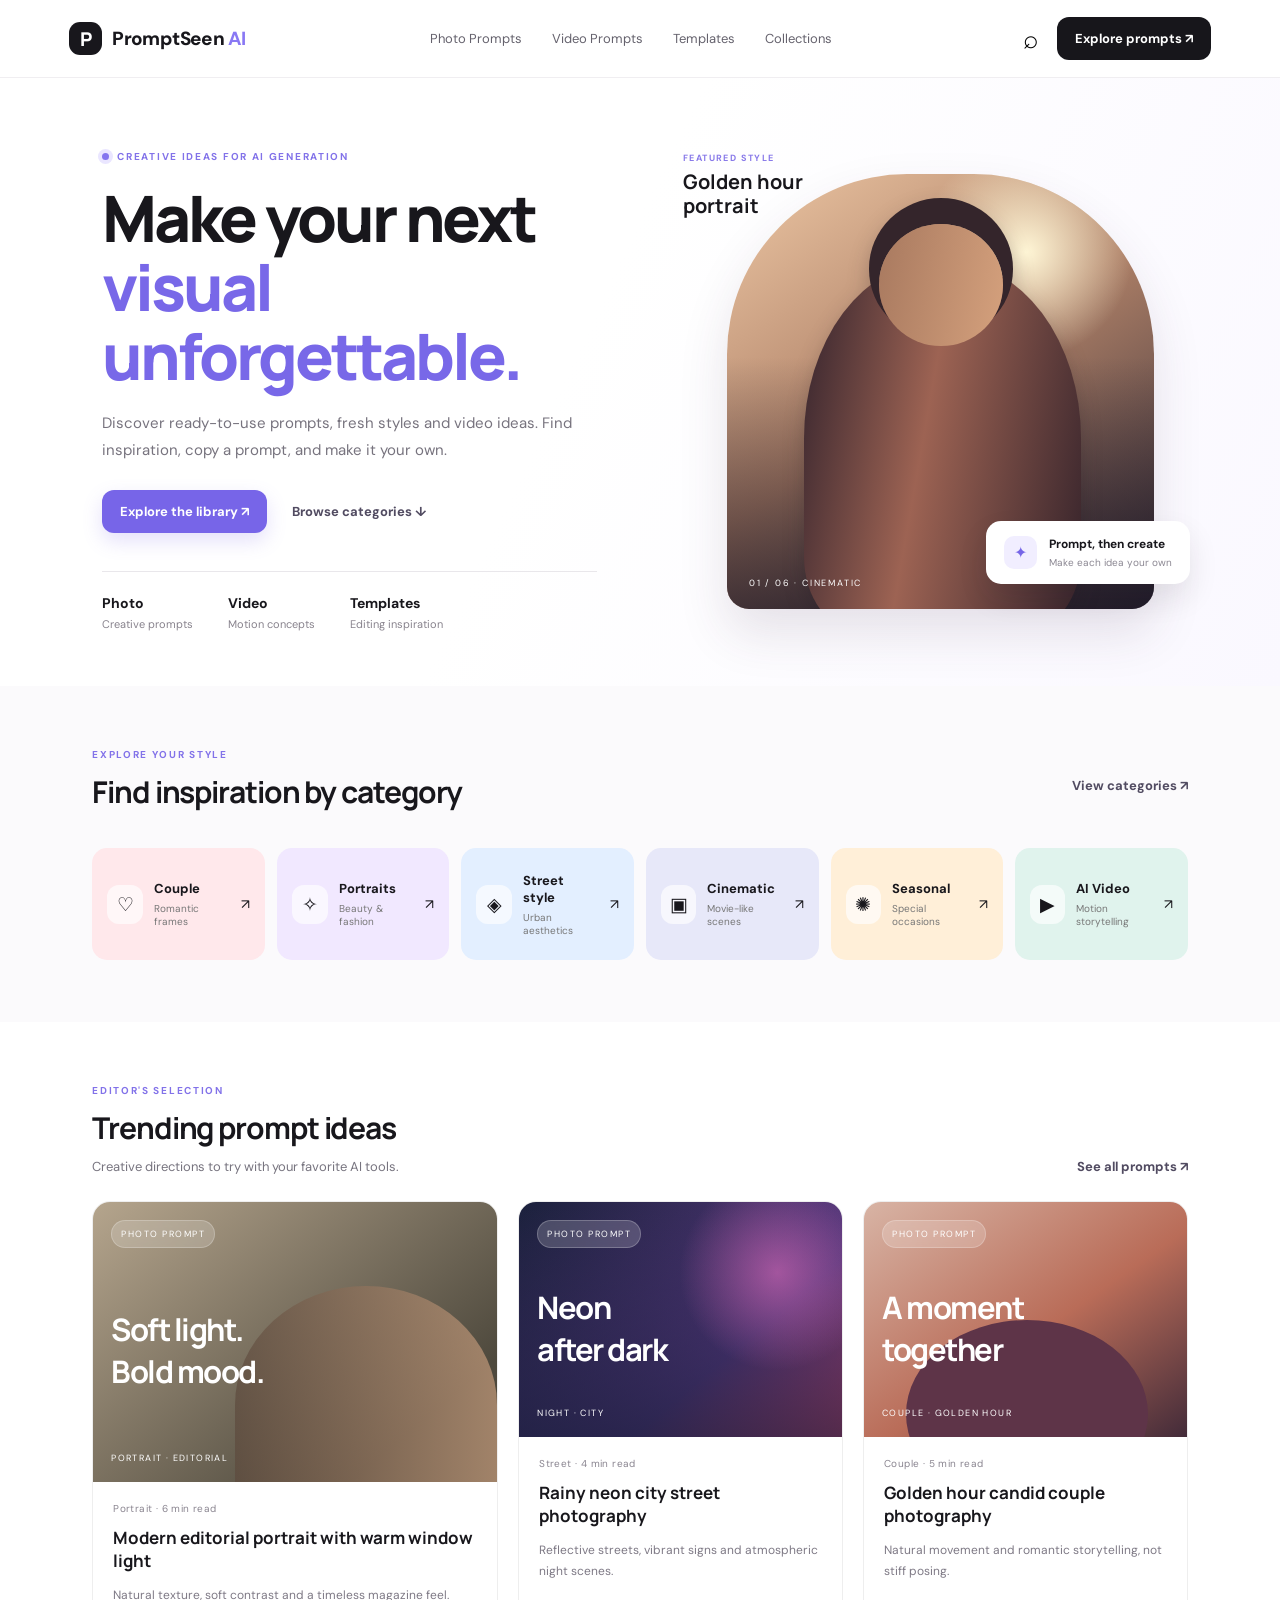
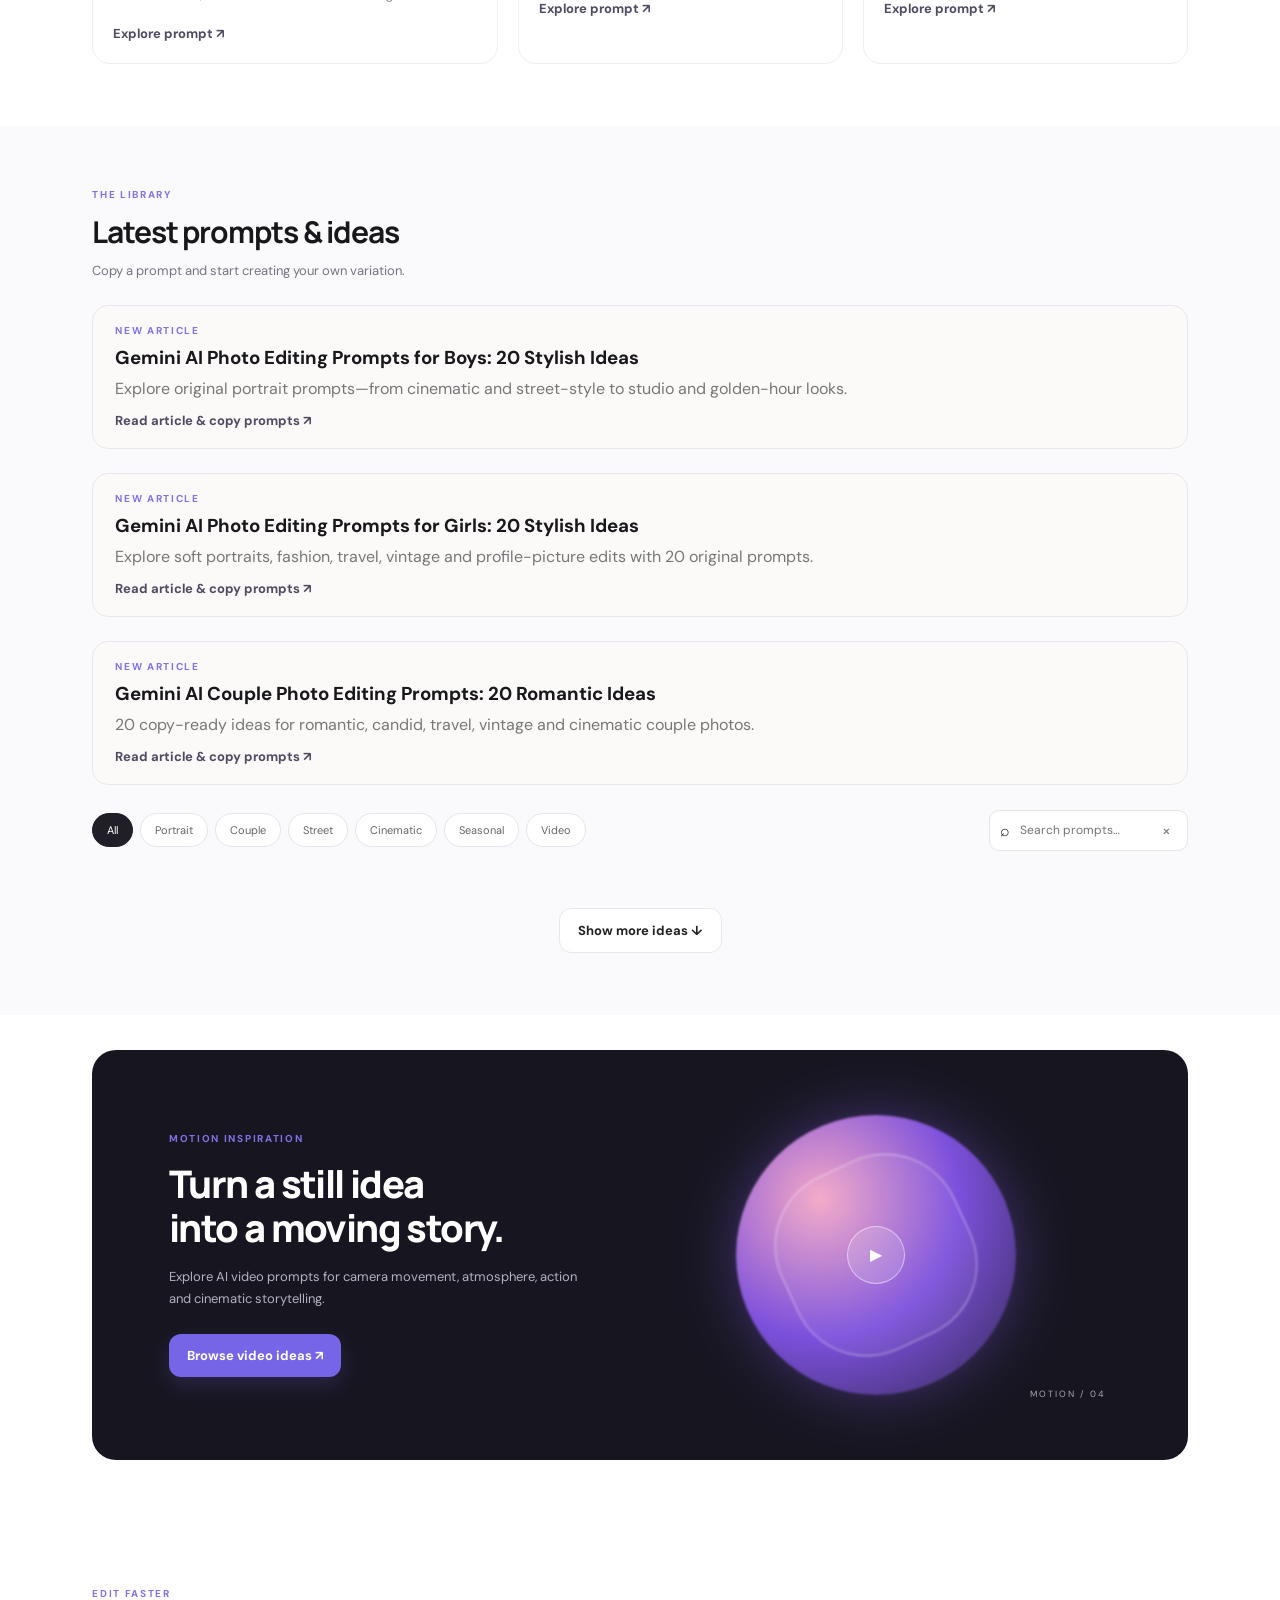
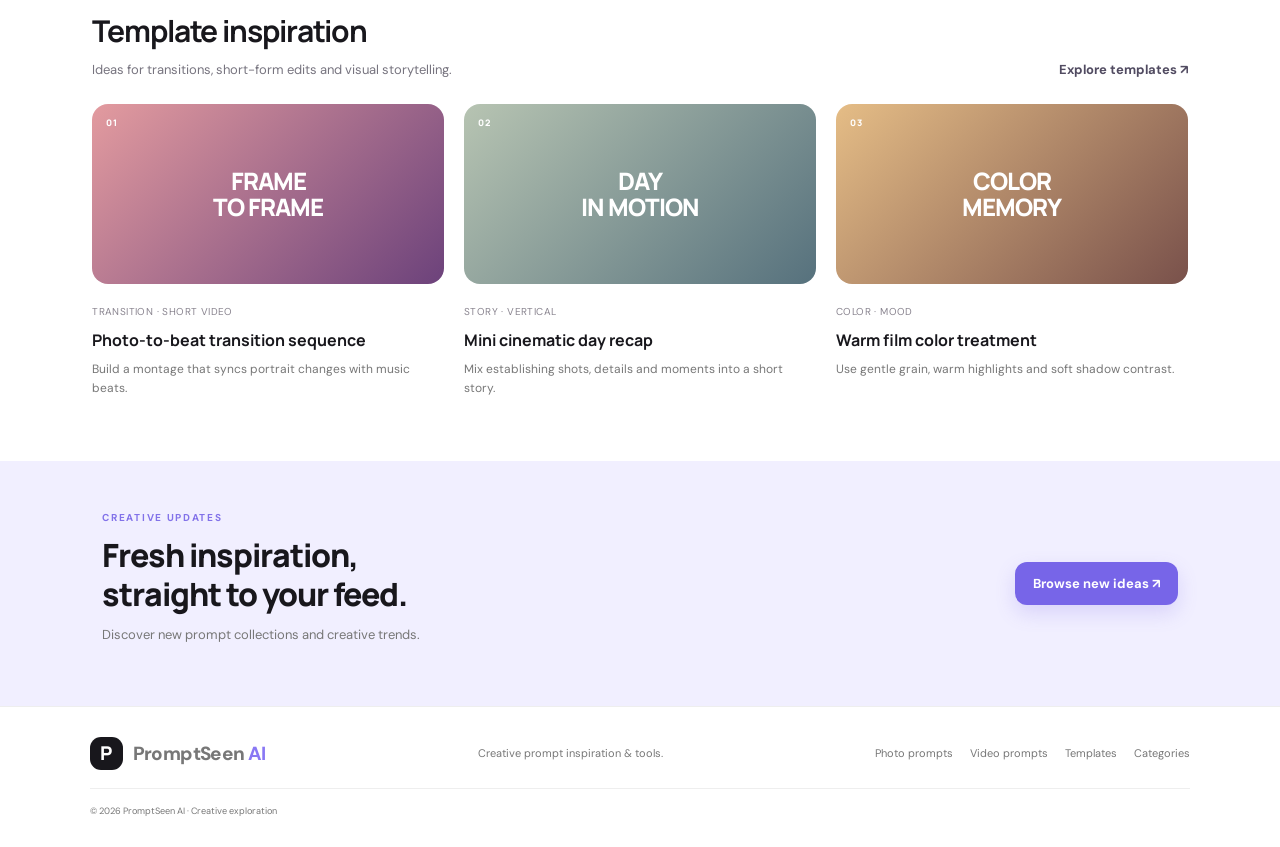
==== commit 28245695: "Feature couple prompt article on homepage" ====
--- a/index.html
+++ b/index.html
@@ -4,7 +4,7 @@
 <main><section class="hero"><div class="hero-copy"><div class="eyebrow"><i class="pulse"></i> Creative ideas for AI generation</div><h1>Make your next<br><span>visual unforgettable.</span></h1><p>Discover ready-to-use prompts, fresh styles and video ideas. Find inspiration, copy a prompt, and make it your own.</p><div class="hero-actions"><a class="button button-primary" href="#latest">Explore the library ↗</a><a class="text-link" href="#collections">Browse categories ↓</a></div><div class="hero-stats"><div><strong>Photo</strong><span>Creative prompts</span></div><div><strong>Video</strong><span>Motion concepts</span></div><div><strong>Templates</strong><span>Editing inspiration</span></div></div></div><div class="hero-art"><div class="art-label"><span>FEATURED STYLE</span><strong>Golden hour<br>portrait</strong></div><div class="hero-image"><div class="hero-silhouette"></div><div class="hero-image-caption">01 / 06 · CINEMATIC</div></div><div class="floating-note"><span class="note-icon">✦</span><div><strong>Prompt, then create</strong><small>Make each idea your own</small></div></div></div></section>
 <section class="category-strip" id="collections"><div class="section-head compact"><div><div class="eyebrow">Explore your style</div><h2>Find inspiration by category</h2></div><a href="#latest" class="text-link">View categories ↗</a></div><div class="category-grid"><a class="category-card cat-couple" href="#latest" data-filter="Couple"><span class="cat-emoji">♡</span><span><strong>Couple</strong><small>Romantic frames</small></span><span class="cat-arrow">↗</span></a><a class="category-card cat-portrait" href="#latest" data-filter="Portrait"><span class="cat-emoji">✧</span><span><strong>Portraits</strong><small>Beauty & fashion</small></span><span class="cat-arrow">↗</span></a><a class="category-card cat-street" href="#latest" data-filter="Street"><span class="cat-emoji">◈</span><span><strong>Street style</strong><small>Urban aesthetics</small></span><span class="cat-arrow">↗</span></a><a class="category-card cat-cinema" href="#latest" data-filter="Cinematic"><span class="cat-emoji">▣</span><span><strong>Cinematic</strong><small>Movie-like scenes</small></span><span class="cat-arrow">↗</span></a><a class="category-card cat-season" href="#latest" data-filter="Seasonal"><span class="cat-emoji">✺</span><span><strong>Seasonal</strong><small>Special occasions</small></span><span class="cat-arrow">↗</span></a><a class="category-card cat-video" href="#video" data-filter="Video"><span class="cat-emoji">▶</span><span><strong>AI Video</strong><small>Motion storytelling</small></span><span class="cat-arrow">↗</span></a></div></section>
 <section class="featured-section" id="photo"><div class="section-head"><div><div class="eyebrow">Editor's selection</div><h2>Trending prompt ideas</h2><p>Creative directions to try with your favorite AI tools.</p></div><a class="text-link" href="#latest">See all prompts ↗</a></div><div class="featured-grid"><article class="feature-card feature-large"><div class="feature-visual visual-editorial"><span class="visual-tag">PHOTO PROMPT</span><div class="visual-title">Soft light.<br>Bold mood.</div><span class="visual-foot">PORTRAIT · EDITORIAL</span></div><div class="feature-content"><div class="meta">Portrait · 6 min read</div><h3>Modern editorial portrait with warm window light</h3><p>Natural texture, soft contrast and a timeless magazine feel.</p><a href="#latest" class="text-link">Explore prompt ↗</a></div></article><article class="feature-card"><div class="feature-visual visual-neon"><span class="visual-tag">PHOTO PROMPT</span><div class="visual-title">Neon<br>after dark</div><span class="visual-foot">NIGHT · CITY</span></div><div class="feature-content"><div class="meta">Street · 4 min read</div><h3>Rainy neon city street photography</h3><p>Reflective streets, vibrant signs and atmospheric night scenes.</p><a href="#latest" class="text-link">Explore prompt ↗</a></div></article><article class="feature-card"><div class="feature-visual visual-romance"><span class="visual-tag">PHOTO PROMPT</span><div class="visual-title">A moment<br>together</div><span class="visual-foot">COUPLE · GOLDEN HOUR</span></div><div class="feature-content"><div class="meta">Couple · 5 min read</div><h3>Golden hour candid couple photography</h3><p>Natural movement and romantic storytelling, not stiff posing.</p><a href="#latest" class="text-link">Explore prompt ↗</a></div></article></div></section>
-<section class="latest-section" id="latest"><div class="section-head"><div><div class="eyebrow">The library</div><h2>Latest prompts & ideas</h2><p>Copy a prompt and start creating your own variation.</p></div></div><div class="article-feature-link" style="margin:0 0 24px;padding:18px 22px;border:1px solid #e9e7eb;border-radius:16px;background:#fbfaf9"><div class="eyebrow">NEW ARTICLE</div><h3 style="margin:8px 0">Gemini AI Photo Editing Prompts for Boys: 20 Stylish Ideas</h3><p style="margin:0 0 10px;color:#777">Explore original portrait prompts—from cinematic and street-style to studio and golden-hour looks.</p><a class="text-link" href="articles/gemini-ai-photo-editing-prompts-for-boys.html">Read article & copy prompts ↗</a></div><div class="article-feature-link" style="margin:0 0 24px;padding:18px 22px;border:1px solid #e9e7eb;border-radius:16px;background:#fbfaf9"><div class="eyebrow">NEW ARTICLE</div><h3 style="margin:8px 0">Gemini AI Photo Editing Prompts for Girls: 20 Stylish Ideas</h3><p style="margin:0 0 10px;color:#777">Explore soft portraits, fashion, travel, vintage and profile-picture edits with 20 original prompts.</p><a class="text-link" href="articles/gemini-ai-photo-editing-prompts-for-girls.html">Read article & copy prompts ↗</a></div><div class="filter-row"><div class="filters" id="filters"><button class="filter active" data-filter="All">All</button><button class="filter" data-filter="Portrait">Portrait</button><button class="filter" data-filter="Couple">Couple</button><button class="filter" data-filter="Street">Street</button><button class="filter" data-filter="Cinematic">Cinematic</button><button class="filter" data-filter="Seasonal">Seasonal</button><button class="filter" data-filter="Video">Video</button></div><div class="search-box"><span>⌕</span><input id="searchInput" placeholder="Search prompts…" aria-label="Search prompts"><button id="clearSearch" aria-label="Clear">×</button></div></div><div class="prompt-grid" id="promptGrid"></div><div class="load-more-wrap"><button class="button button-outline" id="loadMore">Show more ideas ↓</button></div></section>
+<section class="latest-section" id="latest"><div class="section-head"><div><div class="eyebrow">The library</div><h2>Latest prompts & ideas</h2><p>Copy a prompt and start creating your own variation.</p></div></div><div class="article-feature-link" style="margin:0 0 24px;padding:18px 22px;border:1px solid #e9e7eb;border-radius:16px;background:#fbfaf9"><div class="eyebrow">NEW ARTICLE</div><h3 style="margin:8px 0">Gemini AI Photo Editing Prompts for Boys: 20 Stylish Ideas</h3><p style="margin:0 0 10px;color:#777">Explore original portrait prompts—from cinematic and street-style to studio and golden-hour looks.</p><a class="text-link" href="articles/gemini-ai-photo-editing-prompts-for-boys.html">Read article & copy prompts ↗</a></div><div class="article-feature-link" style="margin:0 0 24px;padding:18px 22px;border:1px solid #e9e7eb;border-radius:16px;background:#fbfaf9"><div class="eyebrow">NEW ARTICLE</div><h3 style="margin:8px 0">Gemini AI Photo Editing Prompts for Girls: 20 Stylish Ideas</h3><p style="margin:0 0 10px;color:#777">Explore soft portraits, fashion, travel, vintage and profile-picture edits with 20 original prompts.</p><a class="text-link" href="articles/gemini-ai-photo-editing-prompts-for-girls.html">Read article & copy prompts ↗</a></div><div class="article-feature-link" style="margin:0 0 24px;padding:18px 22px;border:1px solid #e9e7eb;border-radius:16px;background:#fbfaf9"><div class="eyebrow">NEW ARTICLE</div><h3 style="margin:8px 0">Gemini AI Couple Photo Editing Prompts: 20 Romantic Ideas</h3><p style="margin:0 0 10px;color:#777">20 copy-ready ideas for romantic, candid, travel, vintage and cinematic couple photos.</p><a class="text-link" href="articles/gemini-ai-couple-photo-editing-prompts.html">Read article & copy prompts ↗</a></div><div class="filter-row"><div class="filters" id="filters"><button class="filter active" data-filter="All">All</button><button class="filter" data-filter="Portrait">Portrait</button><button class="filter" data-filter="Couple">Couple</button><button class="filter" data-filter="Street">Street</button><button class="filter" data-filter="Cinematic">Cinematic</button><button class="filter" data-filter="Seasonal">Seasonal</button><button class="filter" data-filter="Video">Video</button></div><div class="search-box"><span>⌕</span><input id="searchInput" placeholder="Search prompts…" aria-label="Search prompts"><button id="clearSearch" aria-label="Clear">×</button></div></div><div class="prompt-grid" id="promptGrid"></div><div class="load-more-wrap"><button class="button button-outline" id="loadMore">Show more ideas ↓</button></div></section>
 <section class="video-section" id="video"><div class="video-banner"><div class="video-text"><div class="eyebrow">Motion inspiration</div><h2>Turn a still idea<br>into a moving story.</h2><p>Explore AI video prompts for camera movement, atmosphere, action and cinematic storytelling.</p><a class="button button-primary" href="#latest" data-filter-link="Video">Browse video ideas ↗</a></div><div class="video-art"><div class="video-orb orb-one"></div><div class="video-orb orb-two"></div><div class="video-play">▶</div><div class="video-caption">MOTION / 04</div></div></div></section>
 <section class="templates-section" id="templates"><div class="section-head"><div><div class="eyebrow">Edit faster</div><h2>Template inspiration</h2><p>Ideas for transitions, short-form edits and visual storytelling.</p></div><a class="text-link" href="#latest">Explore templates ↗</a></div><div class="template-grid"><article class="template-card"><div class="template-visual template-a"><span>01</span><div>FRAME<br>TO FRAME</div></div><div><span class="meta">TRANSITION · SHORT VIDEO</span><h3>Photo-to-beat transition sequence</h3><p>Build a montage that syncs portrait changes with music beats.</p></div></article><article class="template-card"><div class="template-visual template-b"><span>02</span><div>DAY<br>IN MOTION</div></div><div><span class="meta">STORY · VERTICAL</span><h3>Mini cinematic day recap</h3><p>Mix establishing shots, details and moments into a short story.</p></div></article><article class="template-card"><div class="template-visual template-c"><span>03</span><div>COLOR<br>MEMORY</div></div><div><span class="meta">COLOR · MOOD</span><h3>Warm film color treatment</h3><p>Use gentle grain, warm highlights and soft shadow contrast.</p></div></article></div></section>
 <section class="newsletter"><div><div class="eyebrow">Creative updates</div><h2>Fresh inspiration,<br>straight to your feed.</h2><p>Discover new prompt collections and creative trends.</p></div><a href="#latest" class="button button-primary">Browse new ideas ↗</a></section></main>
